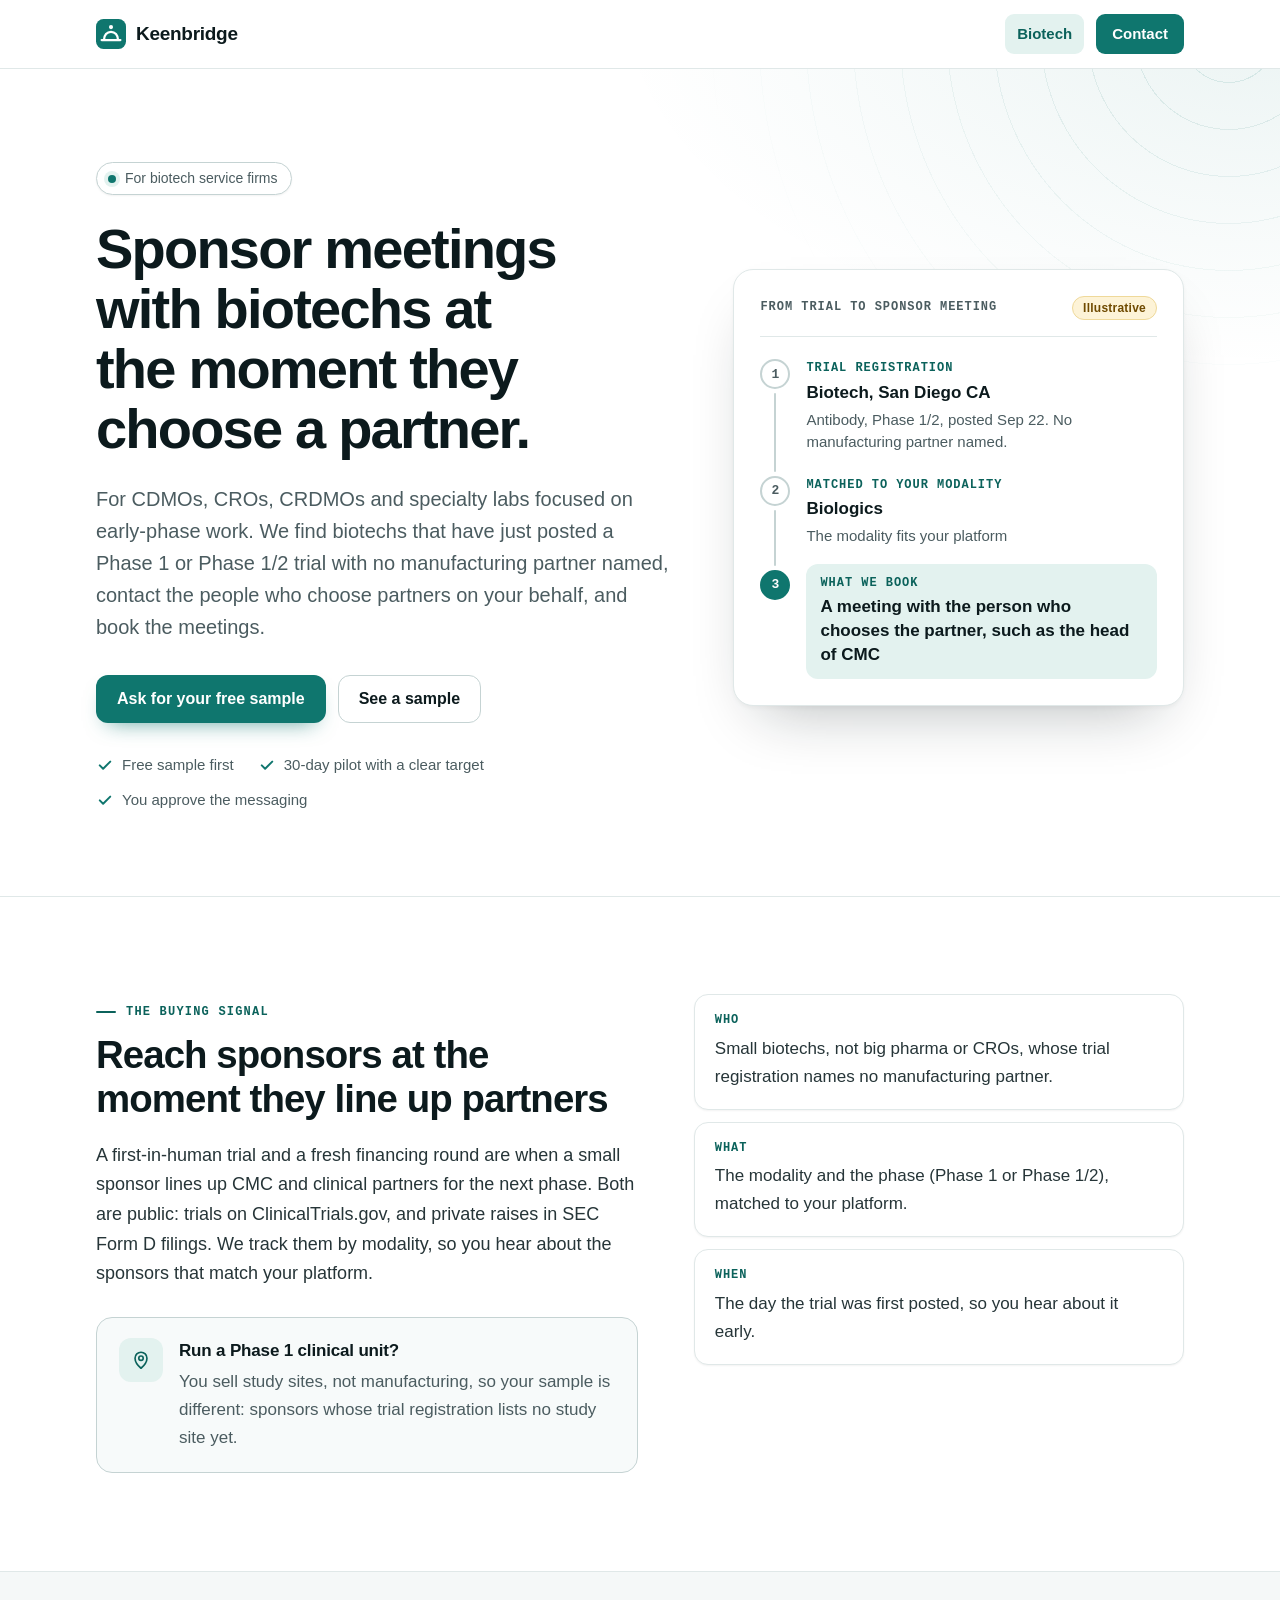
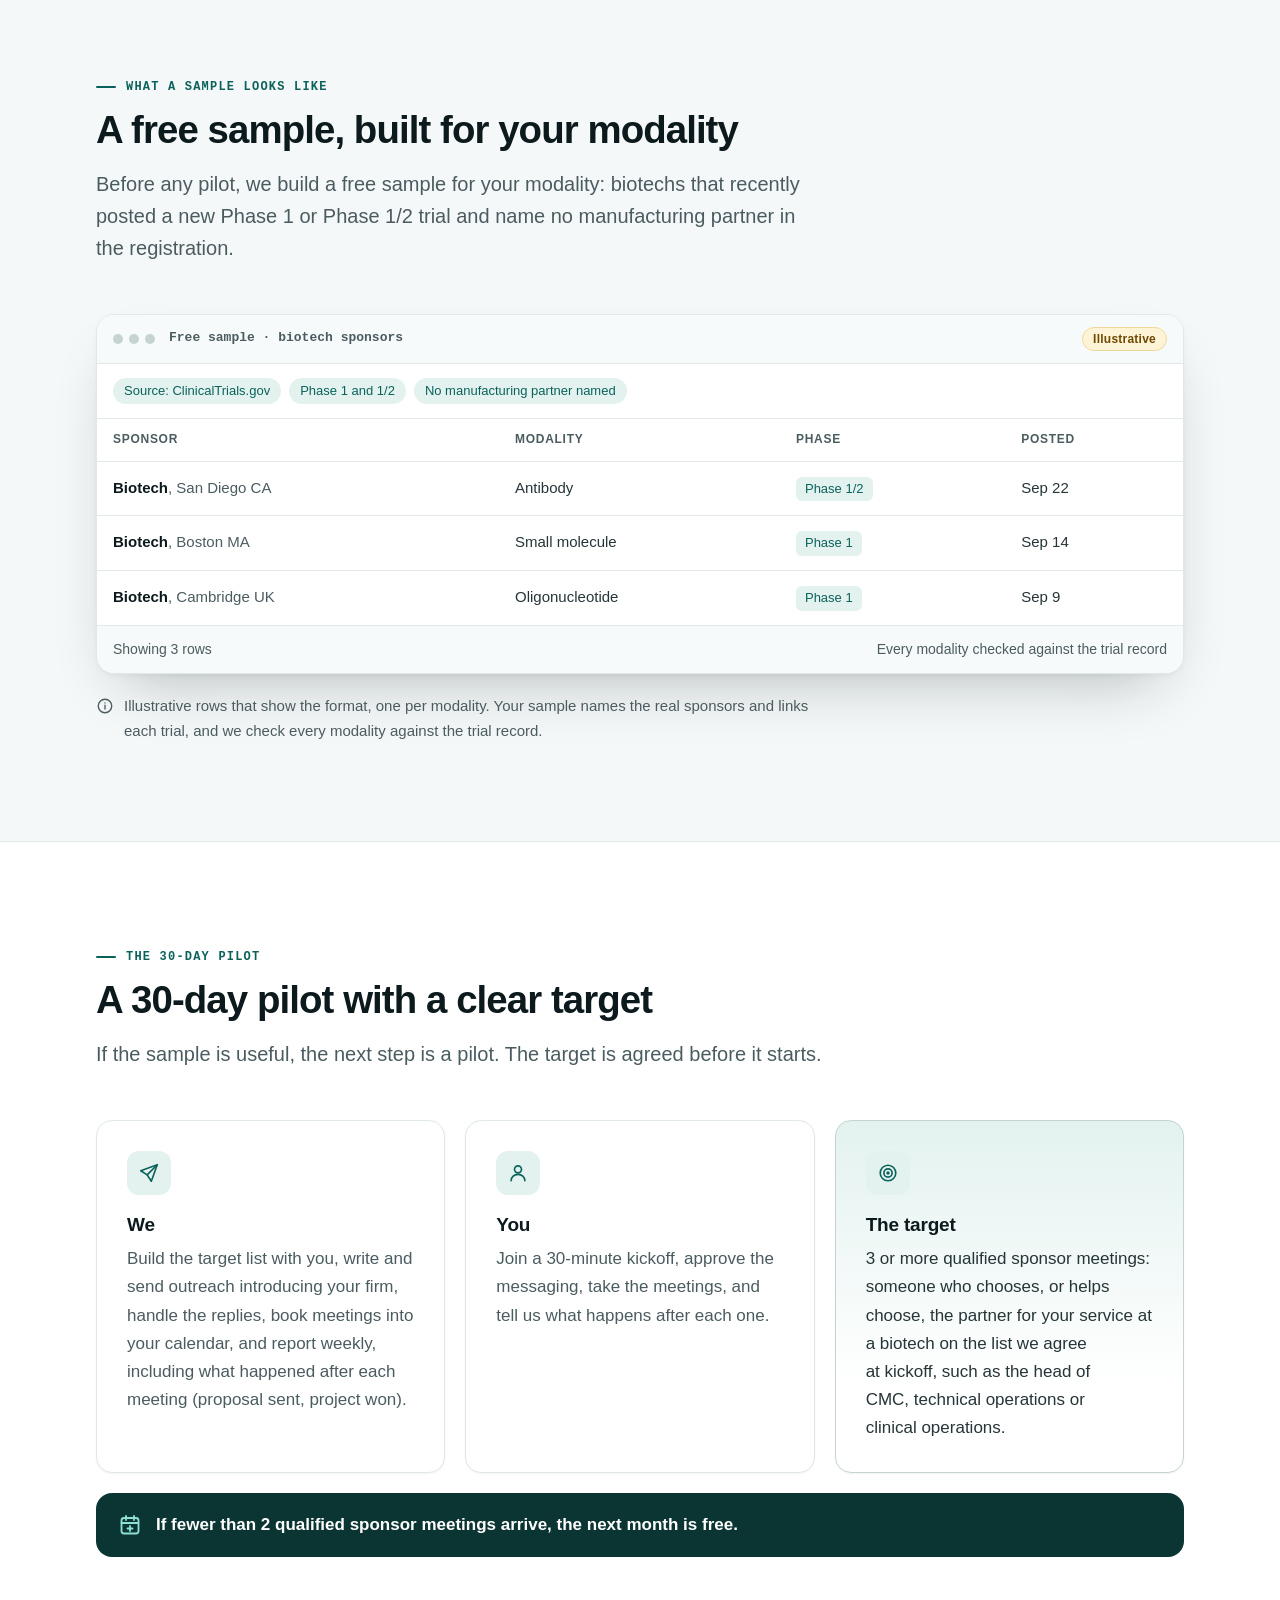
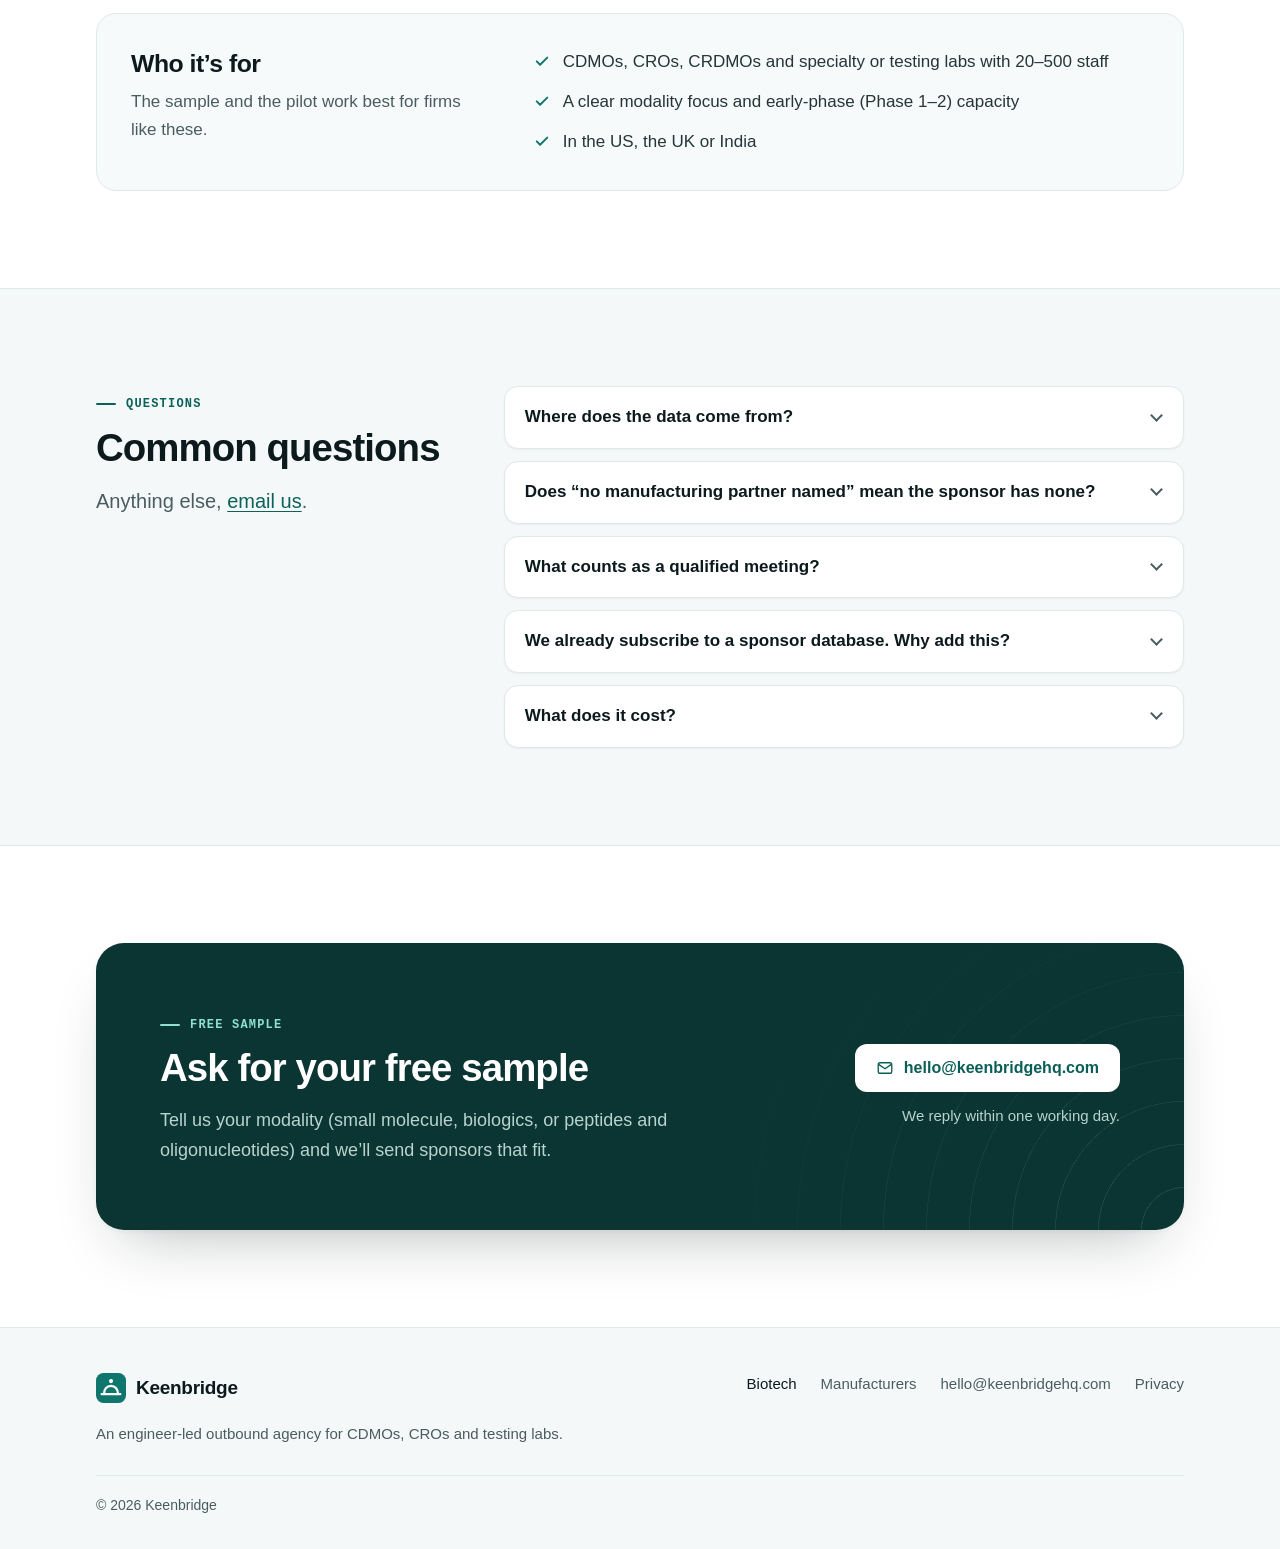
==== biotech/index.html @ ead3bff7 "Copy: claims only as strong as the evidence (likely buying moments, posted trials, softer tariff lin" ====
<!doctype html>
<html lang="en">
<head>
<meta charset="utf-8">
<meta name="viewport" content="width=device-width, initial-scale=1">
<title>Keenbridge for CDMOs and CROs</title>
<meta name="description" content="Sponsor meetings with biotechs that have just posted new early-phase trials and haven't named a manufacturing partner. For CDMOs, CROs and CRDMOs.">
<link rel="canonical" href="https://keenbridgehq.com/biotech/">
<meta name="color-scheme" content="light dark">
<meta name="theme-color" content="#ffffff" media="(prefers-color-scheme: light)">
<meta name="theme-color" content="#0b1315" media="(prefers-color-scheme: dark)">
<meta property="og:type" content="website">
<meta property="og:site_name" content="Keenbridge">
<meta property="og:title" content="Keenbridge for CDMOs and CROs">
<meta property="og:description" content="Sponsor meetings with biotechs that have just posted new early-phase trials and haven't named a manufacturing partner. For CDMOs, CROs and CRDMOs.">
<meta property="og:url" content="https://keenbridgehq.com/biotech/">
<link rel="icon" href="data:image/svg+xml,%3Csvg xmlns='http://www.w3.org/2000/svg' viewBox='0 0 32 32'%3E%3Crect width='32' height='32' rx='8' fill='%230f766e'/%3E%3Cpath d='M8.5 22.5c0-5.4 3.3-8.8 7.5-8.8s7.5 3.4 7.5 8.8M6 22.5h20' fill='none' stroke='%23fff' stroke-width='2.4' stroke-linecap='round'/%3E%3Ccircle cx='16' cy='8.6' r='2.2' fill='%23fff'/%3E%3C/svg%3E">
<link rel="stylesheet" href="../styles.css">
</head>
<body>
<a class="skip-link" href="#main">Skip to content</a>

<header class="site-header">
  <div class="container header-inner">
    <a class="brand" href="../">
      <svg class="brand-mark" viewBox="0 0 32 32" aria-hidden="true" focusable="false"><rect width="32" height="32" rx="8" fill="currentColor"/><path d="M8.5 22.5c0-5.4 3.3-8.8 7.5-8.8s7.5 3.4 7.5 8.8M6 22.5h20" fill="none" stroke="#fff" stroke-width="2.4" stroke-linecap="round"/><circle cx="16" cy="8.6" r="2.2" fill="#fff"/></svg>
      <span>Keenbridge</span>
    </a>
    <nav class="site-nav" aria-label="Main">
      <a href="./" aria-current="page">Biotech</a>
      <a class="nav-cta" href="#contact">Contact</a>
    </nav>
  </div>
</header>

<main id="main">

  <section class="hero hero--split" aria-labelledby="page-title">
    <div class="container hero-grid">
      <div class="hero-copy">
        <p class="pill"><span class="pill-dot" aria-hidden="true"></span>For biotech service firms</p>
        <h1 id="page-title">Sponsor meetings with biotechs at the moment they choose a partner.</h1>
        <p class="lede">For CDMOs, CROs, CRDMOs and specialty labs focused on early-phase work. We find biotechs that have just posted a Phase 1 or Phase 1/2 trial with no manufacturing partner named, contact the people who choose partners on your behalf, and book the meetings.</p>
        <div class="actions">
          <a class="btn btn-primary" href="mailto:hello@keenbridgehq.com?subject=Free%20sample%3A%20biotech%20sponsors">Ask for your free sample</a>
          <a class="btn btn-secondary" href="#sample">See a sample</a>
        </div>
        <ul class="hero-points" role="list">
          <li>Free sample first</li>
          <li>30-day pilot with a clear target</li>
          <li>You approve the messaging</li>
        </ul>
      </div>

      <figure class="pipeline">
        <figcaption class="pipeline-head">
          <span class="mono-label">From trial to sponsor meeting</span>
          <span class="badge">Illustrative</span>
        </figcaption>
        <ol class="pipeline-steps" role="list">
          <li>
            <div class="p-body">
              <p class="p-label">Trial registration</p>
              <p class="p-main">Biotech, San Diego CA</p>
              <p class="p-sub">Antibody, Phase 1/2, posted Sep 22. No manufacturing partner named.</p>
            </div>
          </li>
          <li>
            <div class="p-body">
              <p class="p-label">Matched to your modality</p>
              <p class="p-main">Biologics</p>
              <p class="p-sub">The modality fits your platform</p>
            </div>
          </li>
          <li class="is-outcome">
            <div class="p-body">
              <p class="p-label">What we book</p>
              <p class="p-main">A meeting with the person who chooses the partner, such as the head of CMC</p>
            </div>
          </li>
        </ol>
      </figure>
    </div>
  </section>

  <section class="section" id="signal" aria-labelledby="signal-title">
    <div class="container signal-grid">
      <div class="signal-copy">
        <p class="eyebrow">The buying signal</p>
        <h2 id="signal-title">Reach sponsors at the moment they line up partners</h2>
        <p>A first-in-human trial and a fresh financing round are when a small sponsor lines up CMC and clinical partners for the next phase. Both are public: trials on ClinicalTrials.gov, and private raises in SEC Form D filings. We track them by modality, so you hear about the sponsors that match your platform.</p>
        <aside class="callout" aria-labelledby="unit-title">
          <span class="icon-chip" aria-hidden="true"><svg viewBox="0 0 24 24" fill="none" stroke="currentColor" stroke-width="1.8" stroke-linecap="round" stroke-linejoin="round" focusable="false"><path d="M12 21s-6.5-5.6-6.5-11a6.5 6.5 0 0 1 13 0c0 5.4-6.5 11-6.5 11Z"/><circle cx="12" cy="10" r="2.4"/></svg></span>
          <div>
            <h3 id="unit-title">Run a Phase 1 clinical unit?</h3>
            <p>You sell study sites, not manufacturing, so your sample is different: sponsors whose trial registration lists no study site yet.</p>
          </div>
        </aside>
      </div>
      <dl class="facts">
        <div>
          <dt>Who</dt>
          <dd>Small biotechs, not big pharma or CROs, whose trial registration names no manufacturing partner.</dd>
        </div>
        <div>
          <dt>What</dt>
          <dd>The modality and the phase (Phase 1 or Phase 1/2), matched to your platform.</dd>
        </div>
        <div>
          <dt>When</dt>
          <dd>The day the trial was first posted, so you hear about it early.</dd>
        </div>
      </dl>
    </div>
  </section>

  <section class="section section--soft" id="sample" aria-labelledby="sample-title">
    <div class="container">
      <div class="section-head">
        <p class="eyebrow">What a sample looks like</p>
        <h2 id="sample-title">A free sample, built for your modality</h2>
        <p class="lede">Before any pilot, we build a free sample for your modality: biotechs that recently posted a new Phase 1 or Phase 1/2 trial and name no manufacturing partner in the registration.</p>
      </div>

      <div class="preview">
        <div class="preview-bar">
          <div class="dots" aria-hidden="true"><span></span><span></span><span></span></div>
          <p class="preview-title">Free sample · biotech sponsors</p>
          <span class="badge">Illustrative</span>
        </div>
        <div class="preview-meta">
          <span class="chip">Source: ClinicalTrials.gov</span>
          <span class="chip">Phase 1 and 1/2</span>
          <span class="chip">No manufacturing partner named</span>
        </div>
        <div class="table-scroll" role="region" aria-labelledby="sample-caption" tabindex="0">
          <table class="data-table">
            <caption id="sample-caption" class="visually-hidden">Illustrative sample rows: the sponsor, its modality, the trial phase and the day the trial was posted</caption>
            <thead>
              <tr><th scope="col">Sponsor</th><th scope="col">Modality</th><th scope="col">Phase</th><th scope="col">Posted</th></tr>
            </thead>
            <tbody>
              <tr>
                <th scope="row">Biotech<span class="where">, San Diego CA</span></th>
                <td>Antibody</td>
                <td><span class="tag tag--accent">Phase 1/2</span></td>
                <td class="nowrap">Sep 22</td>
              </tr>
              <tr>
                <th scope="row">Biotech<span class="where">, Boston MA</span></th>
                <td>Small molecule</td>
                <td><span class="tag tag--accent">Phase 1</span></td>
                <td class="nowrap">Sep 14</td>
              </tr>
              <tr>
                <th scope="row">Biotech<span class="where">, Cambridge UK</span></th>
                <td>Oligonucleotide</td>
                <td><span class="tag tag--accent">Phase 1</span></td>
                <td class="nowrap">Sep 9</td>
              </tr>
            </tbody>
          </table>
        </div>
        <div class="preview-foot"><span>Showing 3 rows</span><span>Every modality checked against the trial record</span></div>
      </div>
      <p class="preview-note"><svg viewBox="0 0 24 24" fill="none" stroke="currentColor" stroke-width="1.8" stroke-linecap="round" stroke-linejoin="round" aria-hidden="true" focusable="false"><circle cx="12" cy="12" r="9"/><path d="M12 11v5M12 8h.01"/></svg><span>Illustrative rows that show the format, one per modality. Your sample names the real sponsors and links each trial, and we check every modality against the trial record.</span></p>
    </div>
  </section>

  <section class="section" id="pilot" aria-labelledby="pilot-title">
    <div class="container">
      <div class="section-head">
        <p class="eyebrow">The 30-day pilot</p>
        <h2 id="pilot-title">A 30-day pilot with a clear target</h2>
        <p class="lede">If the sample is useful, the next step is a pilot. The target is agreed before it starts.</p>
      </div>
      <div class="pilot-grid">
        <article class="pilot-card">
          <span class="icon-chip" aria-hidden="true"><svg viewBox="0 0 24 24" fill="none" stroke="currentColor" stroke-width="1.8" stroke-linecap="round" stroke-linejoin="round" focusable="false"><path d="M21 3 10 14"/><path d="M21 3 14.5 21 10 14 3 9.5Z"/></svg></span>
          <h3>We</h3>
          <p>Build the target list with you, write and send outreach introducing your firm, handle the replies, book meetings into your calendar, and report weekly, including what happened after each meeting (proposal sent, project won).</p>
        </article>
        <article class="pilot-card">
          <span class="icon-chip" aria-hidden="true"><svg viewBox="0 0 24 24" fill="none" stroke="currentColor" stroke-width="1.8" stroke-linecap="round" stroke-linejoin="round" focusable="false"><circle cx="12" cy="8" r="3.8"/><path d="M4.5 20.5c0-4.1 3.4-7 7.5-7s7.5 2.9 7.5 7"/></svg></span>
          <h3>You</h3>
          <p>Join a 30-minute kickoff, approve the messaging, take the meetings, and tell us what happens after each one.</p>
        </article>
        <article class="pilot-card pilot-card--target">
          <span class="icon-chip" aria-hidden="true"><svg viewBox="0 0 24 24" fill="none" stroke="currentColor" stroke-width="1.8" stroke-linecap="round" stroke-linejoin="round" focusable="false"><circle cx="12" cy="12" r="8.5"/><circle cx="12" cy="12" r="4.5"/><circle cx="12" cy="12" r="1" fill="currentColor"/></svg></span>
          <h3>The target</h3>
          <p>3 or more qualified sponsor meetings: someone who chooses, or helps choose, the partner for your service at a biotech on the list we agree at kickoff, such as the head of CMC, technical operations or clinical operations.</p>
        </article>
      </div>
      <p class="guarantee-strip"><svg viewBox="0 0 24 24" fill="none" stroke="currentColor" stroke-width="1.8" stroke-linecap="round" stroke-linejoin="round" aria-hidden="true" focusable="false"><rect x="3.5" y="5" width="17" height="15.5" rx="2.5"/><path d="M3.5 10h17M8 3v4M16 3v4M12 13v5M9.5 15.5h5"/></svg><span><strong>If fewer than 2 qualified sponsor meetings arrive, the next month is free.</strong></span></p>

      <div class="fit">
        <div>
          <h3>Who it’s for</h3>
          <p class="fit-intro">The sample and the pilot work best for firms like these.</p>
        </div>
        <ul class="checklist" role="list">
          <li>CDMOs, CROs, CRDMOs and specialty or testing labs with 20–500 staff</li>
          <li>A clear modality focus and early-phase (Phase 1–2) capacity</li>
          <li>In the US, the UK or India</li>
        </ul>
      </div>
    </div>
  </section>

  <section class="section section--soft" id="faq" aria-labelledby="faq-title">
    <div class="container faq-layout">
      <div class="section-head">
        <p class="eyebrow">Questions</p>
        <h2 id="faq-title">Common questions</h2>
        <p class="lede">Anything else, <a href="mailto:hello@keenbridgehq.com">email us</a>.</p>
      </div>
      <div class="faq">
        <details>
          <summary>Where does the data come from?</summary>
          <div class="faq-answer">
            <p>Trial registrations on ClinicalTrials.gov, and SEC Form D filings for private raises. We track sponsors by modality, leave out big pharma and CROs, and check every modality against the trial record before a row reaches you.</p>
          </div>
        </details>
        <details>
          <summary>Does “no manufacturing partner named” mean the sponsor has none?</summary>
          <div class="faq-answer">
            <p>Not necessarily. It means the trial registration names none, which is what we check, so the sponsor may still be choosing. Your sample links each trial so you can check it yourself.</p>
          </div>
        </details>
        <details>
          <summary>What counts as a qualified meeting?</summary>
          <div class="faq-answer">
            <p>A meeting with someone who chooses, or helps choose, the partner for your service at a biotech on the list we agree at kickoff: for example the head of CMC, technical operations or manufacturing for CDMO work, or of clinical operations for CRO work; at small biotechs, the CEO or CSO.</p>
            <p>Each company counts once. Existing customers and “not interested” replies don’t count, and a booked call you miss still counts.</p>
          </div>
        </details>
        <details>
          <summary>We already subscribe to a sponsor database. Why add this?</summary>
          <div class="faq-answer">
            <p>Then you know the data works. We don’t sell data: we do the outreach and book the meetings, so your team gets conversations, not lists.</p>
          </div>
        </details>
        <details>
          <summary>What does it cost?</summary>
          <div class="faq-answer">
            <p>The sample is free, with no strings attached. After that, every engagement is a 30-day pilot with a clear target. <a href="mailto:hello@keenbridgehq.com?subject=Pilot%20terms%3A%20biotech">Email us</a> and we’ll send the terms.</p>
          </div>
        </details>
      </div>
    </div>
  </section>

  <section class="section" id="contact" aria-labelledby="contact-title">
    <div class="container">
      <div class="cta-band">
        <div class="cta-copy">
          <p class="eyebrow">Free sample</p>
          <h2 id="contact-title">Ask for your free sample</h2>
          <p>Tell us your modality (small molecule, biologics, or peptides and oligonucleotides) and we’ll send sponsors that fit.</p>
        </div>
        <div class="cta-actions">
          <a class="btn btn-light" href="mailto:hello@keenbridgehq.com?subject=Free%20sample%3A%20biotech%20sponsors" aria-label="Email hello@keenbridgehq.com"><svg viewBox="0 0 24 24" fill="none" stroke="currentColor" stroke-width="1.8" stroke-linecap="round" stroke-linejoin="round" aria-hidden="true" focusable="false"><rect x="3" y="5" width="18" height="14" rx="2.5"/><path d="m4 7.5 8 5.5 8-5.5"/></svg>hello@keenbridgehq.com</a>
          <p class="cta-note">We reply within one working day.</p>
        </div>
      </div>
    </div>
  </section>

</main>

<footer class="site-footer">
  <div class="container footer-inner">
    <div class="footer-brand">
      <a class="brand" href="../">
        <svg class="brand-mark" viewBox="0 0 32 32" aria-hidden="true" focusable="false"><rect width="32" height="32" rx="8" fill="currentColor"/><path d="M8.5 22.5c0-5.4 3.3-8.8 7.5-8.8s7.5 3.4 7.5 8.8M6 22.5h20" fill="none" stroke="#fff" stroke-width="2.4" stroke-linecap="round"/><circle cx="16" cy="8.6" r="2.2" fill="#fff"/></svg>
        <span>Keenbridge</span>
      </a>
      <p>An engineer-led outbound agency for CDMOs, CROs and testing labs.</p>
    </div>
    <nav class="footer-nav" aria-label="Footer">
      <a href="./" aria-current="page">Biotech</a>
      <a href="../manufacturers/">Manufacturers</a>
      <a href="mailto:hello@keenbridgehq.com">hello@keenbridgehq.com</a>
      <a href="../privacy/">Privacy</a>
    </nav>
  </div>
  <div class="container">
    <div class="footer-base"><p>© 2026 Keenbridge</p></div>
  </div>
</footer>
</body>
</html>
---- styles.css ----
/* Keenbridge: one stylesheet for the whole site.
   System fonts, no web fonts, no scripts, no cookies, no external requests.
   Colours are tokens on :root; the dark theme redefines them further down.
   Every text/background pair below was checked for WCAG AA contrast in both themes. */

/* ---------- Tokens ---------- */
:root {
  color-scheme: light dark;

  --bg: #ffffff;
  --bg-soft: #f5f8f8;
  --surface: #ffffff;
  --surface-2: #f7fafa;
  --ink: #0c1a1d;          /* headings */
  --text: #263538;         /* body copy */
  --muted: #4b5c60;        /* secondary copy, 7:1 on white */
  --line: #e0e8e8;
  --line-strong: #c5d3d3;

  --accent: #0f766e;       /* deep teal: buttons, marks */
  --accent-strong: #0b5e57;
  --accent-ink: #ffffff;   /* text on accent */
  --accent-soft: #e3f2ef;  /* tinted chips and panels */
  --accent-text: #0b625b;  /* accent used as text */

  --band: #0b3532;         /* dark call-to-action band */
  --band-text: #eef7f5;
  --band-muted: #b9d3cf;
  --band-accent: #8fe0d3;
  --band-ring: rgba(143, 224, 211, 0.12);

  --warn-bg: #fdf3d7;      /* the "Illustrative" label */
  --warn-text: #6f4a00;
  --warn-line: #efd99a;

  --mark: #0f766e;
  --focus: #0f766e;
  --ring: rgba(15, 118, 110, 0.11);
  --glow: rgba(15, 118, 110, 0.09);
  --scroll-shadow: rgba(12, 26, 29, 0.16);

  --shadow-sm: 0 1px 2px rgba(12, 26, 29, 0.05);
  --shadow: 0 1px 2px rgba(12, 26, 29, 0.04), 0 12px 28px -16px rgba(12, 26, 29, 0.18);
  --shadow-lg: 0 2px 4px rgba(12, 26, 29, 0.04), 0 28px 60px -28px rgba(12, 26, 29, 0.32);

  --font: -apple-system, BlinkMacSystemFont, "Segoe UI", Roboto, "Helvetica Neue", Arial, "Noto Sans", sans-serif;
  --mono: ui-monospace, SFMono-Regular, "SF Mono", Menlo, Consolas, "Liberation Mono", monospace;

  --container: 72rem;
  --gutter: 16px;
  --radius: 16px;
  --section-y: clamp(3.5rem, 2.4rem + 4.6vw, 6.25rem);

  --check: url("data:image/svg+xml,%3Csvg xmlns='http://www.w3.org/2000/svg' viewBox='0 0 24 24' fill='none' stroke='%23000' stroke-width='2.6' stroke-linecap='round' stroke-linejoin='round'%3E%3Cpath d='m5 12.5 4.5 4.5L19 7.5'/%3E%3C/svg%3E");
}

@media (min-width: 640px) { :root { --gutter: 24px; } }
@media (min-width: 1024px) { :root { --gutter: 32px; } }

@media (prefers-color-scheme: dark) {
  :root {
    --bg: #0b1315;
    --bg-soft: #0e181a;
    --surface: #111d20;
    --surface-2: #152427;
    --ink: #eef5f4;
    --text: #cddad9;
    --muted: #9db0af;
    --line: #1f3033;
    --line-strong: #2f4549;

    --accent: #2dd4bf;
    --accent-strong: #5eead4;
    --accent-ink: #04201d;
    --accent-soft: #0f2f2c;
    --accent-text: #5eead4;

    --band: #0d2b29;
    --band-text: #eef7f5;
    --band-muted: #a9c6c2;
    --band-accent: #7fe3d4;
    --band-ring: rgba(127, 227, 212, 0.10);

    --warn-bg: #33270a;
    --warn-text: #f3cf72;
    --warn-line: #5a4512;

    --focus: #5eead4;
    --ring: rgba(45, 212, 191, 0.09);
    --glow: rgba(45, 212, 191, 0.07);
    --scroll-shadow: rgba(0, 0, 0, 0.55);

    --shadow-sm: 0 1px 2px rgba(0, 0, 0, 0.4);
    --shadow: 0 1px 2px rgba(0, 0, 0, 0.35), 0 12px 28px -16px rgba(0, 0, 0, 0.6);
    --shadow-lg: 0 2px 4px rgba(0, 0, 0, 0.35), 0 28px 60px -28px rgba(0, 0, 0, 0.75);
  }
}

/* ---------- Base ---------- */
*, *::before, *::after { box-sizing: border-box; }
html { -webkit-text-size-adjust: 100%; text-size-adjust: 100%; }
@media (prefers-reduced-motion: no-preference) { html { scroll-behavior: smooth; } }

body {
  margin: 0;
  background: var(--bg);
  color: var(--text);
  font-family: var(--font);
  font-size: 1.0625rem;
  line-height: 1.65;
  -webkit-font-smoothing: antialiased;
  -moz-osx-font-smoothing: grayscale;
  overflow-wrap: break-word;
}

h1, h2, h3 { margin: 0; color: var(--ink); text-wrap: balance; }
h1 { font-size: clamp(2.05rem, 1.3rem + 3vw, 3.5rem); line-height: 1.07; letter-spacing: -0.032em; font-weight: 700; }
h2 { font-size: clamp(1.65rem, 1.25rem + 1.6vw, 2.4rem); line-height: 1.14; letter-spacing: -0.024em; font-weight: 700; }
h3 { font-size: 1.1875rem; line-height: 1.3; letter-spacing: -0.01em; font-weight: 600; }
p { margin: 0 0 1rem; text-wrap: pretty; }
p:last-child { margin-bottom: 0; }
strong { color: var(--ink); font-weight: 600; }

a { color: var(--accent-text); text-decoration-thickness: 1px; text-underline-offset: 3px; }
a:hover { color: var(--accent-strong); }
:focus-visible { outline: 3px solid var(--focus); outline-offset: 3px; }
svg { flex-shrink: 0; }

[id] { scroll-margin-top: 24px; }
@media (min-width: 720px) { [id] { scroll-margin-top: 92px; } }

.container { width: 100%; max-width: var(--container); margin-inline: auto; padding-inline: var(--gutter); }

.visually-hidden {
  position: absolute !important; width: 1px; height: 1px; margin: -1px; padding: 0;
  overflow: hidden; clip: rect(0 0 0 0); clip-path: inset(50%); white-space: nowrap; border: 0;
}

.skip-link {
  position: absolute; left: 12px; top: -64px; z-index: 100;
  padding: 10px 16px; border-radius: 10px;
  background: var(--ink); color: var(--bg); font-weight: 600; text-decoration: none;
}
.skip-link:focus { top: 12px; color: var(--bg); }

/* ---------- Header ---------- */
.site-header {
  position: relative; z-index: 50;
  background: var(--bg);
  background: color-mix(in srgb, var(--bg) 88%, transparent);
  border-bottom: 1px solid var(--line);
}
@supports ((-webkit-backdrop-filter: blur(1px)) or (backdrop-filter: blur(1px))) {
  .site-header { -webkit-backdrop-filter: saturate(160%) blur(12px); backdrop-filter: saturate(160%) blur(12px); }
}
@media (min-width: 720px) { .site-header { position: sticky; top: 0; } }

.header-inner { display: flex; flex-wrap: wrap; align-items: center; justify-content: space-between; gap: 6px 24px; min-height: 68px; }

.brand {
  display: inline-flex; align-items: center; gap: 10px;
  color: var(--ink); text-decoration: none;
  font-size: 1.1875rem; font-weight: 700; letter-spacing: -0.015em;
}
.brand:hover { color: var(--ink); }
.brand-mark { width: 30px; height: 30px; color: var(--mark); }

.site-nav { display: flex; align-items: center; gap: 4px; }
.site-nav a {
  padding: 8px 12px; border-radius: 9px;
  color: var(--muted); font-size: 0.9375rem; font-weight: 500; text-decoration: none;
  transition: color 0.15s ease, background-color 0.15s ease;
}
.site-nav a:hover { color: var(--ink); background: var(--bg-soft); }
.site-nav a[aria-current="page"] { color: var(--accent-text); background: var(--accent-soft); font-weight: 600; }
.site-nav .nav-cta { margin-left: 8px; padding-inline: 16px; color: var(--accent-ink); background: var(--accent); font-weight: 600; }
.site-nav .nav-cta:hover { color: var(--accent-ink); background: var(--accent-strong); }

@media (max-width: 559px) {
  .header-inner { padding-block: 12px 10px; min-height: 0; }
  .site-nav { flex-basis: 100%; gap: 2px; }
  .site-nav a { padding: 8px 10px; }
  .site-nav .nav-cta { margin-left: auto; padding-inline: 14px; }
}

/* ---------- Shared pieces ---------- */
.eyebrow {
  display: inline-flex; align-items: center; gap: 10px; margin: 0 0 14px;
  font: 600 0.75rem/1.2 var(--mono); letter-spacing: 0.1em; text-transform: uppercase;
  color: var(--accent-text);
}
.eyebrow::before { content: ""; width: 20px; height: 2px; border-radius: 2px; background: currentColor; }

.pill {
  display: inline-flex; align-items: center; gap: 9px; margin: 0 0 24px;
  padding: 6px 14px 6px 11px; border: 1px solid var(--line-strong); border-radius: 999px;
  background: var(--surface); box-shadow: var(--shadow-sm);
  font-size: 0.875rem; font-weight: 500; line-height: 1.4; color: var(--muted);
}
.pill-dot { width: 8px; height: 8px; border-radius: 50%; background: var(--accent); box-shadow: 0 0 0 4px var(--accent-soft); flex: none; }

.lede { font-size: clamp(1.0625rem, 0.98rem + 0.45vw, 1.25rem); line-height: 1.6; color: var(--muted); }

.icon-chip {
  display: inline-grid; place-items: center; flex: none;
  width: 44px; height: 44px; border-radius: 12px;
  background: var(--accent-soft); color: var(--accent-text);
}
.icon-chip svg { width: 22px; height: 22px; }
.icon-chip--lg { width: 52px; height: 52px; border-radius: 14px; }
.icon-chip--lg svg { width: 26px; height: 26px; }

.badge {
  display: inline-flex; align-items: center; padding: 3px 10px; border-radius: 999px;
  border: 1px solid var(--warn-line); background: var(--warn-bg); color: var(--warn-text);
  font-size: 0.75rem; font-weight: 600; letter-spacing: 0.02em; line-height: 1.4; white-space: nowrap;
}

.chip {
  display: inline-flex; align-items: center; padding: 4px 11px; border-radius: 999px;
  background: var(--accent-soft); color: var(--accent-text);
  font-size: 0.8125rem; font-weight: 500; line-height: 1.35;
}

.mono-label { font: 600 0.75rem/1.3 var(--mono); letter-spacing: 0.08em; text-transform: uppercase; color: var(--muted); }

/* Check-mark lists */
.hero-points li::before,
.checklist li::before {
  content: ""; width: 18px; height: 18px; flex: none;
  background-color: var(--accent);
  -webkit-mask: var(--check) center / contain no-repeat;
          mask: var(--check) center / contain no-repeat;
}

/* ---------- Buttons ---------- */
.actions { display: flex; flex-wrap: wrap; gap: 12px; margin-top: 32px; }
.btn {
  display: inline-flex; align-items: center; justify-content: center; gap: 10px;
  min-height: 48px; padding: 12px 20px; border-radius: 12px; border: 1px solid transparent;
  font: 600 1rem/1.25 var(--font); text-align: center; text-decoration: none;
  transition: background-color 0.15s ease, border-color 0.15s ease, color 0.15s ease, transform 0.15s ease;
}
.btn svg { width: 18px; height: 18px; }
.btn-primary { background: var(--accent); color: var(--accent-ink); box-shadow: 0 10px 22px -12px rgba(15, 118, 110, 0.75); }
.btn-primary:hover { background: var(--accent-strong); color: var(--accent-ink); }
.btn-secondary { background: var(--surface); color: var(--ink); border-color: var(--line-strong); }
.btn-secondary:hover { color: var(--accent-text); border-color: var(--accent); }
.btn-light { background: #ffffff; color: #0b5e57; }
.btn-light:hover { background: #e3f4f1; color: #0b5e57; }
@media (hover: hover) and (prefers-reduced-motion: no-preference) {
  .btn:hover { transform: translateY(-1px); }
}
@media (max-width: 559px) {
  .actions .btn { flex: 1 1 100%; }
}

/* ---------- Sections ---------- */
.section { padding-block: var(--section-y); }
.section--soft { background: var(--bg-soft); border-block: 1px solid var(--line); }
.section--flush-top { padding-top: 0; }
.section-head { max-width: 46rem; margin-bottom: clamp(2rem, 1.5rem + 2vw, 3.25rem); }
.section-head .lede { margin-top: 16px; }
.section-foot { margin-top: 28px; color: var(--muted); font-size: 0.9375rem; }

/* ---------- Hero ---------- */
.hero {
  position: relative; isolation: isolate; overflow: hidden;
  padding-block: clamp(3rem, 1.8rem + 5vw, 6rem) clamp(3.25rem, 2rem + 4vw, 5.5rem);
  background: radial-gradient(60rem 34rem at 100% -10%, var(--glow), transparent 70%);
}
/* Faint "signal rings" in the top corner: decoration only. */
.hero::before,
.page-hero::before {
  content: ""; position: absolute; inset: 0; z-index: -1; pointer-events: none;
  background-image: repeating-radial-gradient(circle at 96% -4%, transparent 0 46px, var(--ring) 46px 47px);
  -webkit-mask-image: radial-gradient(46rem 32rem at 96% -4%, #000 10%, transparent 72%);
          mask-image: radial-gradient(46rem 32rem at 96% -4%, #000 10%, transparent 72%);
}
.hero--split { border-bottom: 1px solid var(--line); }
.hero--home { padding-bottom: clamp(2.5rem, 1.5rem + 3vw, 4rem); }

.hero-grid { display: grid; gap: clamp(2.75rem, 1.5rem + 4vw, 4rem); align-items: center; }
@media (min-width: 960px) {
  .hero-grid { grid-template-columns: minmax(0, 1.12fr) minmax(0, 0.88fr); }
}
.hero-copy { max-width: 44rem; }
.hero h1 { max-width: 21ch; }
.hero-copy .lede { margin-top: 24px; max-width: 39rem; }

.hero-points {
  list-style: none; margin: 30px 0 0; padding: 0;
  display: flex; flex-wrap: wrap; gap: 10px 24px;
  font-size: 0.9375rem; color: var(--muted);
}
.hero-points li { display: inline-flex; align-items: center; gap: 8px; }

/* The record-to-meeting card in the segment heroes (illustrative). */
.pipeline {
  margin: 0; padding: clamp(18px, 2.5vw, 26px);
  border: 1px solid var(--line); border-radius: 20px;
  background: var(--surface); box-shadow: var(--shadow-lg);
}
.pipeline-head {
  display: flex; flex-wrap: wrap; align-items: center; justify-content: space-between; gap: 10px;
  margin-bottom: 22px; padding-bottom: 16px; border-bottom: 1px solid var(--line);
}
.pipeline-steps { list-style: none; margin: 0; padding: 0; display: grid; gap: 22px; counter-reset: node; }
.pipeline-steps li { position: relative; padding-left: 46px; counter-increment: node; }
.pipeline-steps li::before {
  content: counter(node); position: absolute; left: 0; top: 0; z-index: 1;
  display: grid; place-items: center; width: 30px; height: 30px; border-radius: 50%;
  border: 2px solid var(--line-strong); background: var(--surface);
  font: 600 0.8125rem/1 var(--mono); color: var(--muted);
}
.pipeline-steps li:not(:last-child)::after {
  content: ""; position: absolute; left: 14px; top: 34px; bottom: -18px;
  width: 2px; border-radius: 2px; background: var(--line-strong);
}
.pipeline-steps .is-outcome::before { border-color: var(--accent); background: var(--accent); color: var(--accent-ink); }
.p-label { margin: 2px 0 4px; font: 600 0.75rem/1.3 var(--mono); letter-spacing: 0.08em; text-transform: uppercase; color: var(--accent-text); }
.p-main { margin: 0; font-weight: 600; color: var(--ink); line-height: 1.4; }
.p-sub { margin: 4px 0 0; font-size: 0.9375rem; color: var(--muted); line-height: 1.5; }
.is-outcome .p-body { padding: 12px 14px; margin-top: -6px; border-radius: 12px; background: var(--accent-soft); }
.is-outcome .p-body .p-label { margin-top: 0; }

/* Home hero: the two buying moments side by side with the headline (wide screens only;
   on phones the segment cards right below carry the same signals). */
.moments { display: none; }
@media (min-width: 960px) { .moments { display: block; } }
.moment { padding: 16px 18px; border: 1px solid var(--line); border-radius: 14px; background: var(--surface-2); }
.moment + .moment { margin-top: 14px; }
.moment-top { display: flex; align-items: center; gap: 14px; margin-bottom: 10px; }
.moment-top .p-label { margin: 0 0 2px; }
.moment .p-sub { margin: 0; }
.moment-out {
  display: flex; align-items: center; gap: 8px; margin: 12px 0 0; padding-top: 12px;
  border-top: 1px dashed var(--line-strong);
  font-size: 0.9375rem; font-weight: 600; color: var(--accent-text);
}
.moment-out svg { width: 16px; height: 16px; }

/* ---------- Home: segment cards ---------- */
.segment-grid { display: grid; gap: 20px; }
@media (min-width: 820px) { .segment-grid { grid-template-columns: repeat(2, minmax(0, 1fr)); gap: 24px; } }

.segment-card {
  position: relative; display: flex; flex-direction: column; gap: 16px;
  padding: clamp(22px, 1rem + 2vw, 36px);
  border: 1px solid var(--line); border-radius: 22px;
  background: var(--surface); box-shadow: var(--shadow);
  transition: transform 0.2s ease, box-shadow 0.2s ease, border-color 0.2s ease;
}
.segment-card:hover { border-color: var(--line-strong); box-shadow: var(--shadow-lg); }
@media (hover: hover) and (prefers-reduced-motion: no-preference) {
  .segment-card:hover { transform: translateY(-3px); }
}
.segment-top { display: flex; align-items: center; gap: 14px; }
.segment-kicker { margin: 0; font: 600 0.75rem/1.3 var(--mono); letter-spacing: 0.08em; text-transform: uppercase; color: var(--muted); }
.segment-card h3 { font-size: clamp(1.4rem, 1.2rem + 0.8vw, 1.75rem); letter-spacing: -0.02em; font-weight: 700; }
.segment-card h3 a { color: var(--ink); text-decoration: none; }
.segment-card:hover h3 a { color: var(--accent-text); }
/* The heading link covers the whole card, so the card is one big target. */
.stretched::after { content: ""; position: absolute; inset: 0; z-index: 1; border-radius: 22px; }
.stretched:focus-visible { outline: none; }
.stretched:focus-visible::after { outline: 3px solid var(--focus); outline-offset: 3px; }
.segment-who { margin: 0; color: var(--muted); }
.signal-box { margin-top: 4px; padding: 16px 18px; border-radius: 14px; background: var(--accent-soft); }
.signal-box .p-label { margin: 0 0 6px; }
.signal-box p:last-child { color: var(--text); }
.card-more {
  display: inline-flex; align-items: center; gap: 8px; margin: auto 0 0; padding-top: 8px;
  font-weight: 600; color: var(--accent-text);
}
.card-more svg { width: 18px; height: 18px; transition: transform 0.2s ease; }
.segment-card:hover .card-more svg { transform: translateX(3px); }

/* ---------- Home: steps ---------- */
.steps { list-style: none; margin: 0; padding: 0; display: grid; gap: 18px; counter-reset: step; }
@media (min-width: 860px) { .steps { grid-template-columns: repeat(3, minmax(0, 1fr)); gap: 24px; } }
.step {
  position: relative; counter-increment: step;
  padding: clamp(22px, 2.5vw, 30px);
  border: 1px solid var(--line); border-radius: var(--radius);
  background: var(--surface); box-shadow: var(--shadow-sm);
}
.step::before {
  content: counter(step, decimal-leading-zero);
  position: absolute; top: clamp(22px, 2.5vw, 30px); right: clamp(22px, 2.5vw, 30px);
  font: 600 0.8125rem/1 var(--mono); letter-spacing: 0.06em; color: var(--muted);
}
.step h3 { margin: 20px 0 8px; }
.step p { color: var(--muted); }

/* ---------- Home: what you get first ---------- */
.offer-flow { display: grid; gap: 14px; }
@media (min-width: 860px) { .offer-flow { grid-template-columns: minmax(0, 1fr) auto minmax(0, 1fr); gap: 20px; align-items: stretch; } }
.offer-card {
  padding: clamp(24px, 1.2rem + 1.5vw, 36px);
  border: 1px solid var(--line); border-radius: 22px;
  background: var(--surface); box-shadow: var(--shadow);
}
.offer-card--accent {
  border-color: var(--line-strong);
  background: linear-gradient(180deg, var(--accent-soft), var(--surface) 72%);
}
.offer-step { display: flex; align-items: center; gap: 12px; margin: 0 0 18px; }
.offer-card h3 { margin-bottom: 10px; font-size: clamp(1.3rem, 1.15rem + 0.6vw, 1.55rem); letter-spacing: -0.02em; font-weight: 700; }
.offer-card > p { color: var(--muted); }
.flow-arrow { display: grid; place-items: center; color: var(--muted); }
.flow-arrow svg { width: 28px; height: 28px; transform: rotate(90deg); }
@media (min-width: 860px) { .flow-arrow svg { transform: none; } }

.guarantee {
  display: flex; align-items: flex-start; gap: 12px; margin: 20px 0 0;
  padding: 14px 16px; border-radius: 14px;
  border: 1px solid var(--line-strong); background: var(--surface);
  color: var(--ink); font-weight: 500; line-height: 1.5;
}
.guarantee svg { width: 22px; height: 22px; margin-top: 1px; color: var(--accent-text); }

/* ---------- Home: who we are ---------- */
.about-grid { display: grid; gap: clamp(2rem, 1rem + 4vw, 4rem); }
@media (min-width: 900px) { .about-grid { grid-template-columns: minmax(0, 1fr) minmax(0, 1fr); align-items: start; } }
.about-copy h2 { margin-bottom: 20px; }
.about-copy p:not(.eyebrow) { font-size: 1.125rem; }
.principles { list-style: none; margin: 0; padding: 0; display: grid; gap: 14px; }
.principles li {
  display: grid; grid-template-columns: auto minmax(0, 1fr); gap: 16px; align-items: start;
  padding: 20px; border: 1px solid var(--line); border-radius: var(--radius); background: var(--surface);
}
.principles h3 { margin: 2px 0 4px; font-size: 1.0625rem; }
.principles p { color: var(--muted); font-size: 0.9875rem; }

/* ---------- Segment pages: the signal ---------- */
.signal-grid { display: grid; gap: clamp(2rem, 1rem + 4vw, 3.5rem); }
@media (min-width: 960px) { .signal-grid { grid-template-columns: minmax(0, 1.05fr) minmax(0, 0.95fr); align-items: start; } }
.signal-copy h2 { margin-bottom: 20px; }
.signal-copy > p:not(.eyebrow) { font-size: 1.125rem; }

.facts { display: grid; gap: 12px; margin: 0; }
.facts > div { padding: 18px 20px; border: 1px solid var(--line); border-radius: 14px; background: var(--surface); box-shadow: var(--shadow-sm); }
.facts dt { margin-bottom: 6px; font: 600 0.75rem/1.3 var(--mono); letter-spacing: 0.08em; text-transform: uppercase; color: var(--accent-text); }
.facts dd { margin: 0; }

.callout {
  display: grid; grid-template-columns: auto minmax(0, 1fr); gap: 16px; align-items: start;
  margin-top: 28px; padding: 20px 22px;
  border: 1px solid var(--line-strong); border-radius: var(--radius); background: var(--surface-2);
}
.callout h3 { margin: 2px 0 6px; font-size: 1.0625rem; }
.callout p { color: var(--muted); }

/* ---------- Segment pages: the sample preview ---------- */
.preview {
  border: 1px solid var(--line); border-radius: 18px; overflow: hidden;
  background: var(--surface); box-shadow: var(--shadow-lg);
}
.preview-bar {
  display: flex; flex-wrap: wrap; align-items: center; gap: 10px 14px;
  padding: 12px 16px; border-bottom: 1px solid var(--line); background: var(--surface-2);
}
.dots { display: flex; gap: 6px; }
.dots span { width: 10px; height: 10px; border-radius: 50%; background: var(--line-strong); }
.preview-title { margin: 0; font: 600 0.8125rem/1.3 var(--mono); color: var(--muted); }
.preview-bar .badge { margin-left: auto; }
.preview-meta { display: flex; flex-wrap: wrap; gap: 8px; padding: 14px 16px; border-bottom: 1px solid var(--line); }

/* Tables scroll inside their own box on small screens; soft shadows hint at more columns. */
.table-scroll {
  overflow-x: auto;
  background:
    linear-gradient(to right, var(--surface) 30%, transparent) left center / 40px 100% no-repeat local,
    linear-gradient(to left, var(--surface) 30%, transparent) right center / 40px 100% no-repeat local,
    radial-gradient(farthest-side at 0 50%, var(--scroll-shadow), transparent) left center / 14px 100% no-repeat scroll,
    radial-gradient(farthest-side at 100% 50%, var(--scroll-shadow), transparent) right center / 14px 100% no-repeat scroll;
  background-color: var(--surface);
}
.data-table { width: 100%; min-width: 34rem; border-collapse: collapse; font-size: 0.9375rem; font-variant-numeric: tabular-nums; }
.data-table th, .data-table td { padding: 14px 16px; text-align: left; vertical-align: top; border-bottom: 1px solid var(--line); }
.data-table thead th {
  padding-block: 11px; white-space: nowrap;
  font-size: 0.75rem; font-weight: 600; letter-spacing: 0.06em; text-transform: uppercase; color: var(--muted);
}
.data-table tbody th { font-weight: 600; color: var(--ink); }
.data-table tbody tr:last-child > * { border-bottom: 0; }
.data-table .where { font-weight: 400; color: var(--muted); }
.data-table .nowrap { white-space: nowrap; }
.tag {
  display: inline-block; margin-top: 6px; padding: 1px 8px; border-radius: 6px;
  border: 1px solid var(--line-strong); color: var(--muted);
  font-size: 0.75rem; font-weight: 500; line-height: 1.6; white-space: nowrap;
}
.tag--accent { border-color: transparent; background: var(--accent-soft); color: var(--accent-text); margin-top: 0; font-size: 0.8125rem; }
.preview-foot {
  display: flex; flex-wrap: wrap; justify-content: space-between; gap: 6px 16px;
  padding: 12px 16px; border-top: 1px solid var(--line); background: var(--surface-2);
  font-size: 0.875rem; color: var(--muted);
}
.preview-note { display: flex; gap: 10px; align-items: flex-start; max-width: 46rem; margin: 20px 0 0; font-size: 0.9375rem; color: var(--muted); }
.preview-note svg { width: 18px; height: 18px; margin-top: 3px; color: var(--muted); }

/* ---------- Segment pages: the pilot ---------- */
.pilot-grid { display: grid; gap: 16px; }
@media (min-width: 860px) { .pilot-grid { grid-template-columns: repeat(3, minmax(0, 1fr)); gap: 20px; } }
.pilot-card {
  padding: clamp(22px, 2.5vw, 30px);
  border: 1px solid var(--line); border-radius: var(--radius);
  background: var(--surface); box-shadow: var(--shadow-sm);
}
.pilot-card--target { border-color: var(--line-strong); background: linear-gradient(180deg, var(--accent-soft), var(--surface) 75%); }
.pilot-card .icon-chip { margin-bottom: 18px; }
.pilot-card h3 { margin-bottom: 8px; }
.pilot-card p { color: var(--muted); }
.pilot-card--target p { color: var(--text); }

.guarantee-strip {
  display: flex; align-items: center; gap: 14px; margin-top: 20px;
  padding: 18px 22px; border-radius: var(--radius);
  background: var(--band); color: var(--band-text); font-weight: 500;
}
.guarantee-strip svg { width: 24px; height: 24px; color: var(--band-accent); }
.guarantee-strip strong { color: #ffffff; }

.fit {
  display: grid; gap: 18px 32px; margin-top: clamp(2.5rem, 2rem + 2vw, 3.5rem);
  padding: clamp(22px, 1rem + 2vw, 34px);
  border: 1px solid var(--line); border-radius: 20px; background: var(--surface-2);
}
@media (min-width: 860px) { .fit { grid-template-columns: minmax(0, 0.75fr) minmax(0, 1.25fr); } }
.fit h3 { font-size: clamp(1.3rem, 1.15rem + 0.6vw, 1.55rem); letter-spacing: -0.02em; font-weight: 700; }
.fit-intro { margin-top: 8px; color: var(--muted); }
.checklist { list-style: none; margin: 0; padding: 0; display: grid; gap: 12px; }
.checklist li { display: flex; gap: 12px; align-items: flex-start; }
.checklist li::before { margin-top: 4px; }

/* ---------- FAQ ---------- */
.faq-layout { display: grid; gap: clamp(1.5rem, 1rem + 2vw, 3rem); }
@media (min-width: 960px) { .faq-layout { grid-template-columns: minmax(0, 0.7fr) minmax(0, 1.3fr); align-items: start; } }
.faq-layout .section-head { margin-bottom: 0; }
.faq { display: grid; gap: 12px; }
.faq details { border: 1px solid var(--line); border-radius: 14px; background: var(--surface); box-shadow: var(--shadow-sm); }
.faq details[open] { border-color: var(--line-strong); }
.faq summary {
  position: relative; display: block; cursor: pointer; list-style: none;
  padding: 18px 56px 18px 20px; border-radius: 14px;
  font-weight: 600; color: var(--ink); line-height: 1.45;
}
.faq summary::-webkit-details-marker { display: none; }
.faq summary::after {
  content: ""; position: absolute; right: 22px; top: 50%;
  width: 9px; height: 9px; margin-top: -7px;
  border-right: 2px solid var(--muted); border-bottom: 2px solid var(--muted);
  transform: rotate(45deg); transition: transform 0.2s ease, margin-top 0.2s ease;
}
.faq details[open] summary::after { transform: rotate(-135deg); margin-top: -2px; }
.faq summary:hover { color: var(--accent-text); }
.faq-answer { padding: 0 20px 20px; color: var(--muted); }

/* ---------- Call-to-action band ---------- */
.cta-band {
  position: relative; isolation: isolate; overflow: hidden;
  display: grid; gap: 28px 40px;
  padding: clamp(24px, 0.5rem + 4.5vw, 64px);
  border-radius: clamp(18px, 1rem + 1vw, 28px);
  background: var(--band); color: var(--band-text); box-shadow: var(--shadow-lg);
}
.cta-band::before {
  content: ""; position: absolute; inset: 0; z-index: -1; pointer-events: none;
  background-image: repeating-radial-gradient(circle at 100% 100%, transparent 0 42px, var(--band-ring) 42px 43px);
  -webkit-mask-image: radial-gradient(40rem 28rem at 100% 100%, #000 10%, transparent 75%);
          mask-image: radial-gradient(40rem 28rem at 100% 100%, #000 10%, transparent 75%);
}
@media (min-width: 900px) { .cta-band { grid-template-columns: minmax(0, 1fr) auto; align-items: center; } }
.cta-band h2 { color: #ffffff; }
.cta-band p { color: var(--band-muted); }
.cta-band .eyebrow { color: var(--band-accent); }
.cta-copy p:not(.eyebrow) { margin-top: 16px; font-size: 1.125rem; max-width: 40rem; }
.cta-band :focus-visible { outline-color: #ffffff; }
.cta-actions { display: grid; gap: 12px; justify-items: start; }
@media (min-width: 900px) { .cta-actions { justify-items: end; text-align: right; } }
@media (min-width: 360px) { .cta-actions .btn { white-space: nowrap; } }
@media (max-width: 559px) { .cta-actions { justify-items: stretch; } }
.cta-note { margin: 0; font-size: 0.9375rem; }

/* ---------- Footer ---------- */
.site-footer { border-top: 1px solid var(--line); background: var(--bg-soft); color: var(--muted); font-size: 0.9375rem; }
.footer-inner { display: grid; gap: 24px 40px; padding-block: 44px 28px; }
@media (min-width: 760px) { .footer-inner { grid-template-columns: minmax(0, 1fr) auto; align-items: start; } }
.footer-brand p { margin-top: 12px; max-width: 30rem; }
.footer-nav { display: flex; flex-wrap: wrap; gap: 10px 24px; }
.footer-nav a { color: var(--muted); text-decoration: none; }
.footer-nav a:hover { color: var(--ink); text-decoration: underline; }
.footer-nav a[aria-current="page"] { color: var(--ink); }
.footer-base { padding-block: 18px 32px; border-top: 1px solid var(--line); font-size: 0.875rem; }
.footer-base p { margin: 0; }

/* ---------- Privacy notice ---------- */
.page-hero {
  position: relative; isolation: isolate; overflow: hidden;
  padding-block: clamp(2.75rem, 1.8rem + 3.5vw, 4.75rem) clamp(2rem, 1.5rem + 2vw, 3rem);
  border-bottom: 1px solid var(--line);
  background: radial-gradient(50rem 26rem at 100% -20%, var(--glow), transparent 70%);
}
.page-hero h1 { font-size: clamp(2.1rem, 1.5rem + 2.4vw, 3rem); }
.page-meta { margin: 14px 0 0; color: var(--muted); font-size: 0.9375rem; }

.section--doc { background: var(--bg-soft); }
.doc-card {
  max-width: 50rem; padding: clamp(24px, 1rem + 3vw, 52px);
  border: 1px solid var(--line); border-radius: 22px;
  background: var(--surface); box-shadow: var(--shadow);
}
.prose { max-width: 50rem; }
.prose h2 {
  margin: 0 0 12px; padding-top: 34px; border-top: 1px solid var(--line);
  font-size: 1.3125rem; letter-spacing: -0.015em;
}
.prose h2:first-child { padding-top: 0; border-top: 0; }
.prose p, .prose ul { margin-bottom: 34px; }
.prose ul { padding-left: 1.25rem; }
.prose li { margin-bottom: 12px; padding-left: 4px; }
.prose li:last-child { margin-bottom: 0; }
.prose li::marker { color: var(--accent); }
.prose .choices {
  padding: 20px 24px 20px 42px; border-radius: 14px;
  border: 1px solid var(--line-strong); background: var(--surface-2);
}
.prose > :last-child { margin-bottom: 0; }

/* ---------- Motion preferences ---------- */
@media (prefers-reduced-motion: reduce) {
  *, *::before, *::after { transition: none !important; }
}
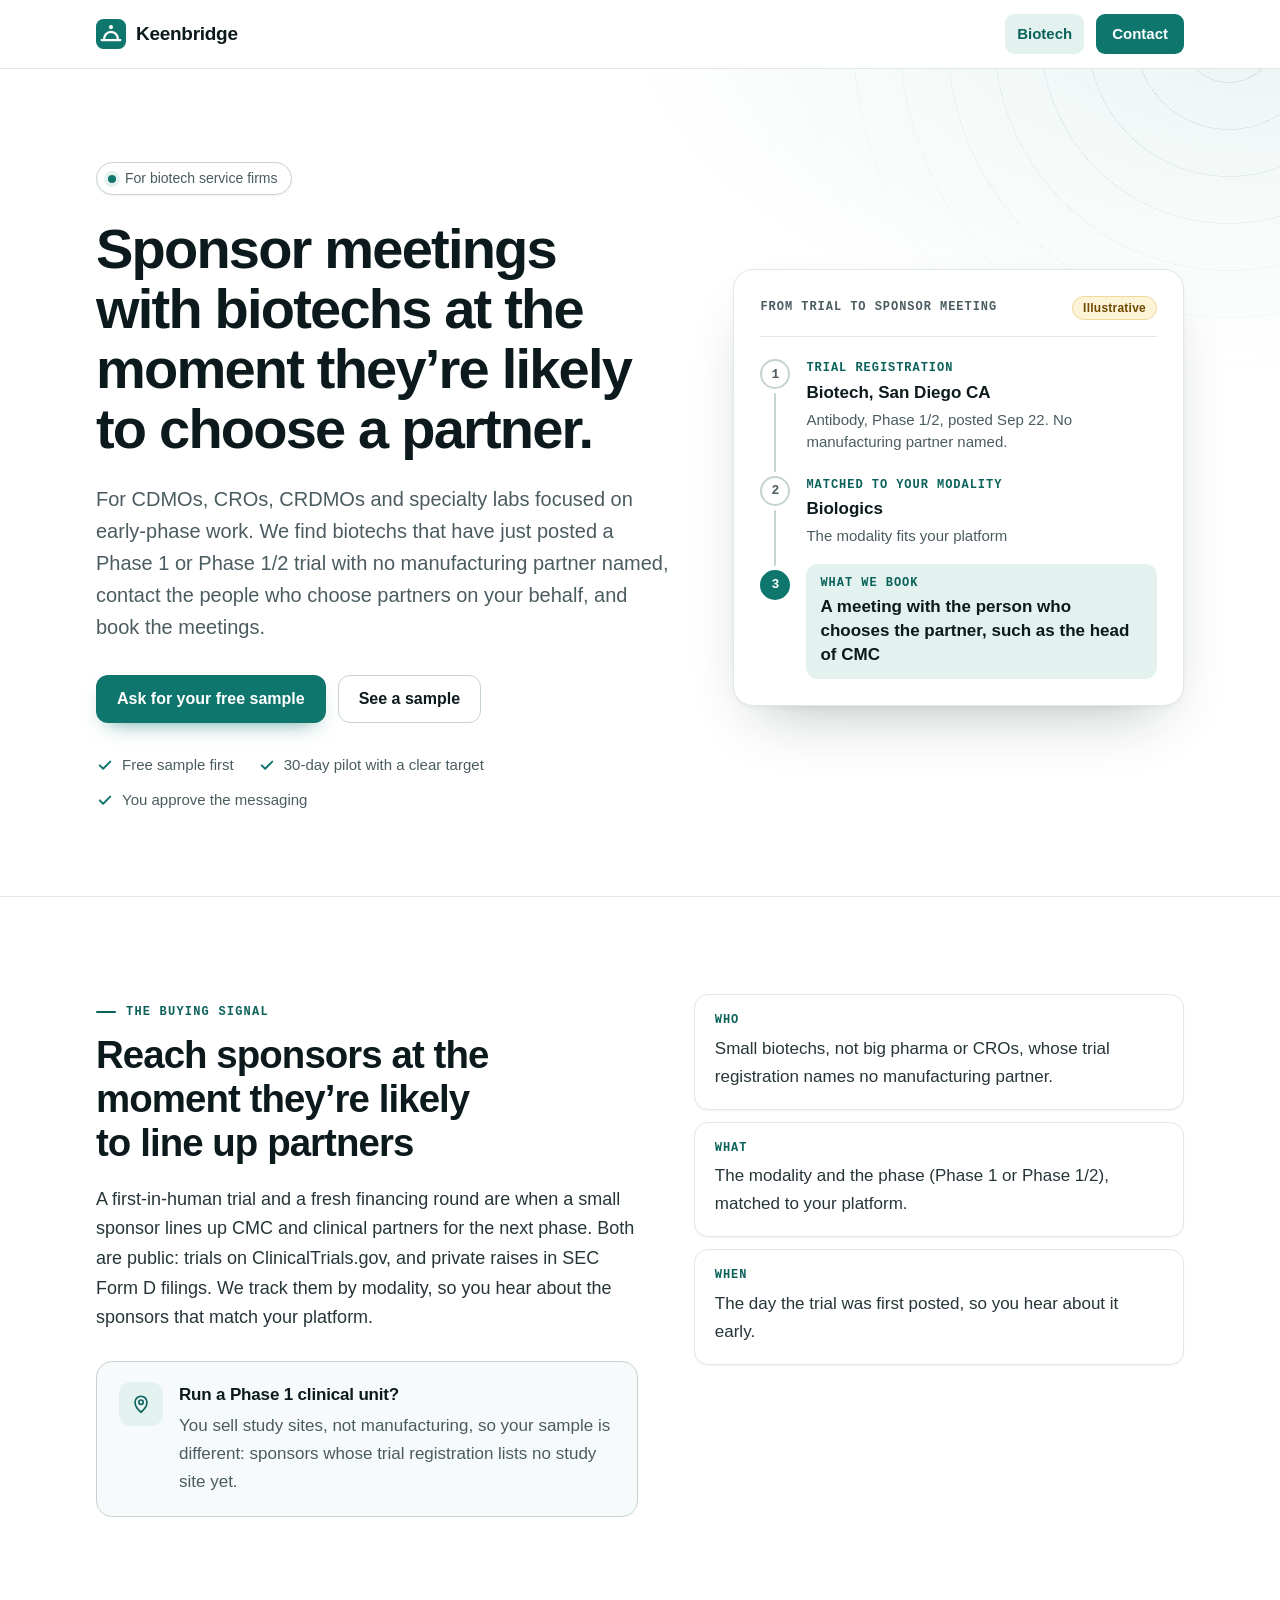
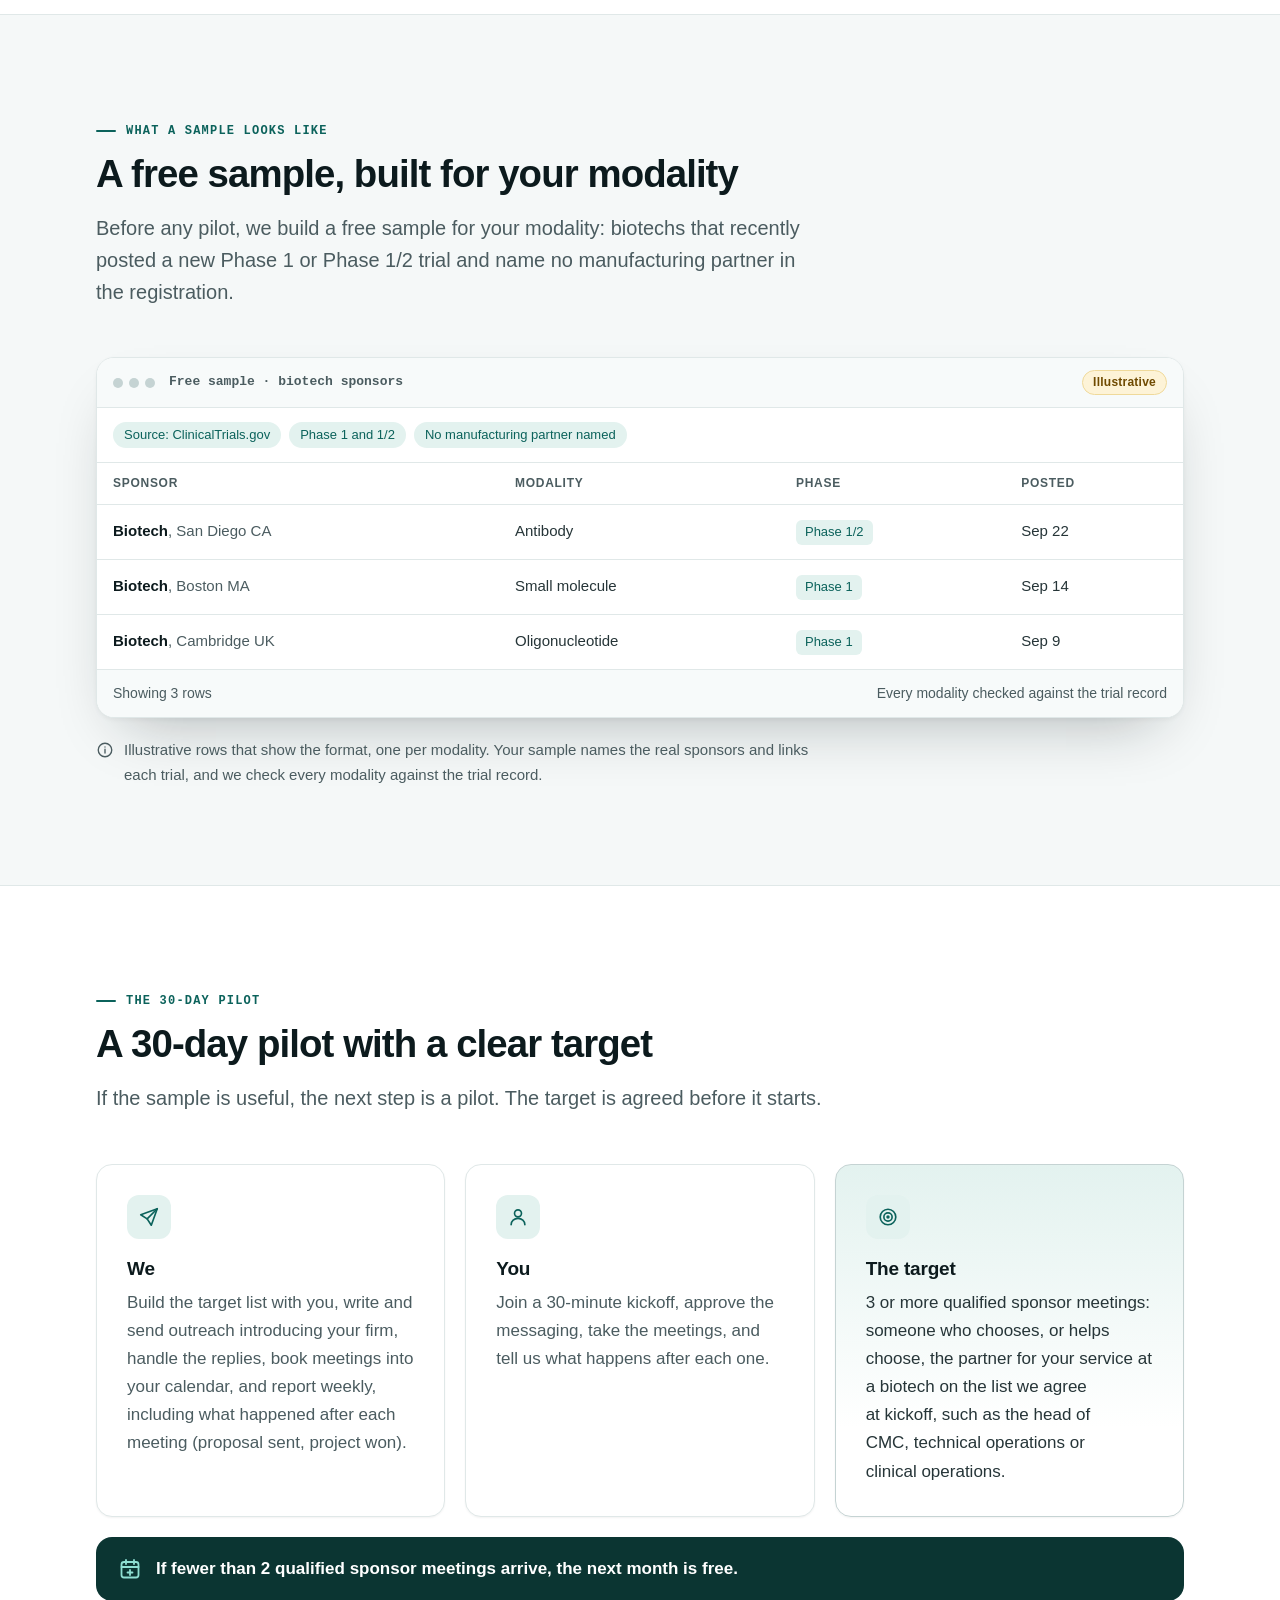
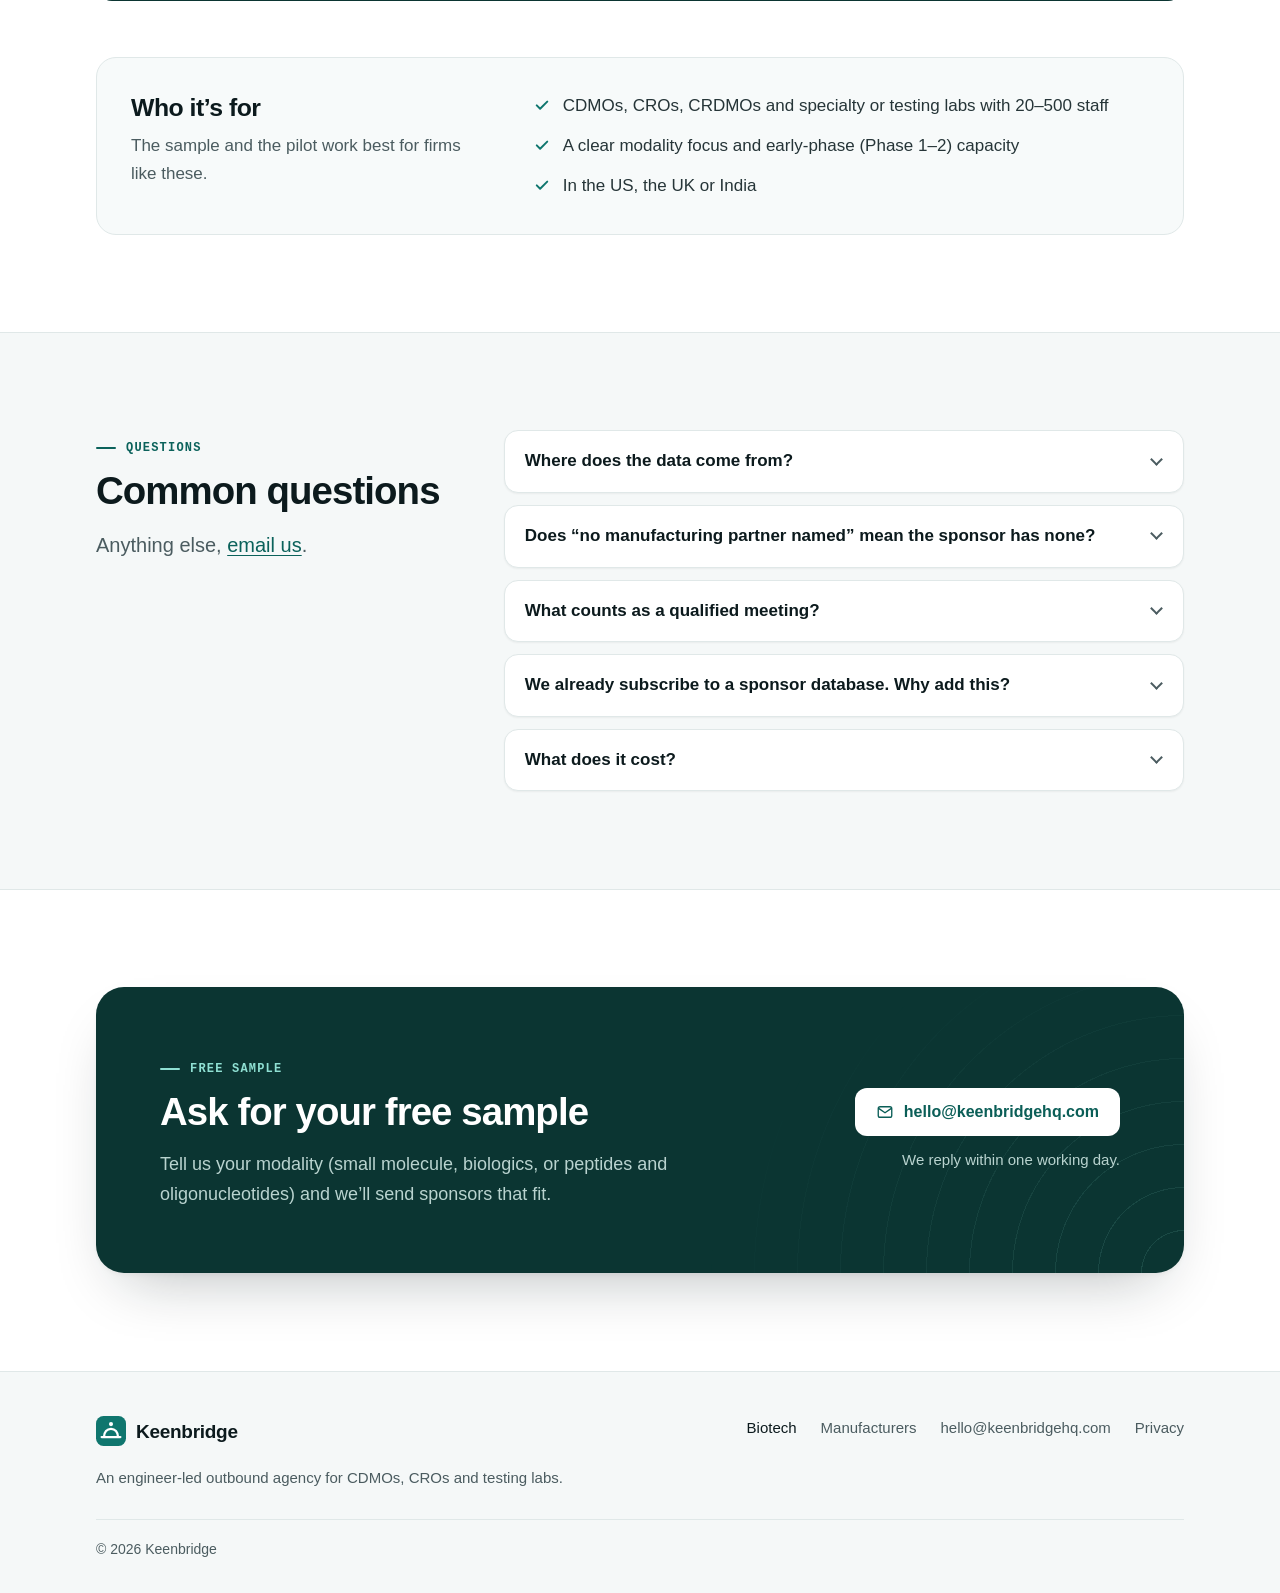
==== commit cf2b21c2: "Copy: biotech headline and signal heading say 'likely', matching the home page Co-Authored-By: Claud" ====
--- a/biotech/index.html
+++ b/biotech/index.html
@@ -39,7 +39,7 @@
     <div class="container hero-grid">
       <div class="hero-copy">
         <p class="pill"><span class="pill-dot" aria-hidden="true"></span>For biotech service firms</p>
-        <h1 id="page-title">Sponsor meetings with biotechs at the moment they choose a partner.</h1>
+        <h1 id="page-title">Sponsor meetings with biotechs at the moment they’re likely to choose a partner.</h1>
         <p class="lede">For CDMOs, CROs, CRDMOs and specialty labs focused on early-phase work. We find biotechs that have just posted a Phase 1 or Phase 1/2 trial with no manufacturing partner named, contact the people who choose partners on your behalf, and book the meetings.</p>
         <div class="actions">
           <a class="btn btn-primary" href="mailto:hello@keenbridgehq.com?subject=Free%20sample%3A%20biotech%20sponsors">Ask for your free sample</a>
@@ -87,7 +87,7 @@
     <div class="container signal-grid">
       <div class="signal-copy">
         <p class="eyebrow">The buying signal</p>
-        <h2 id="signal-title">Reach sponsors at the moment they line up partners</h2>
+        <h2 id="signal-title">Reach sponsors at the moment they’re likely to line up partners</h2>
         <p>A first-in-human trial and a fresh financing round are when a small sponsor lines up CMC and clinical partners for the next phase. Both are public: trials on ClinicalTrials.gov, and private raises in SEC Form D filings. We track them by modality, so you hear about the sponsors that match your platform.</p>
         <aside class="callout" aria-labelledby="unit-title">
           <span class="icon-chip" aria-hidden="true"><svg viewBox="0 0 24 24" fill="none" stroke="currentColor" stroke-width="1.8" stroke-linecap="round" stroke-linejoin="round" focusable="false"><path d="M12 21s-6.5-5.6-6.5-11a6.5 6.5 0 0 1 13 0c0 5.4-6.5 11-6.5 11Z"/><circle cx="12" cy="10" r="2.4"/></svg></span>
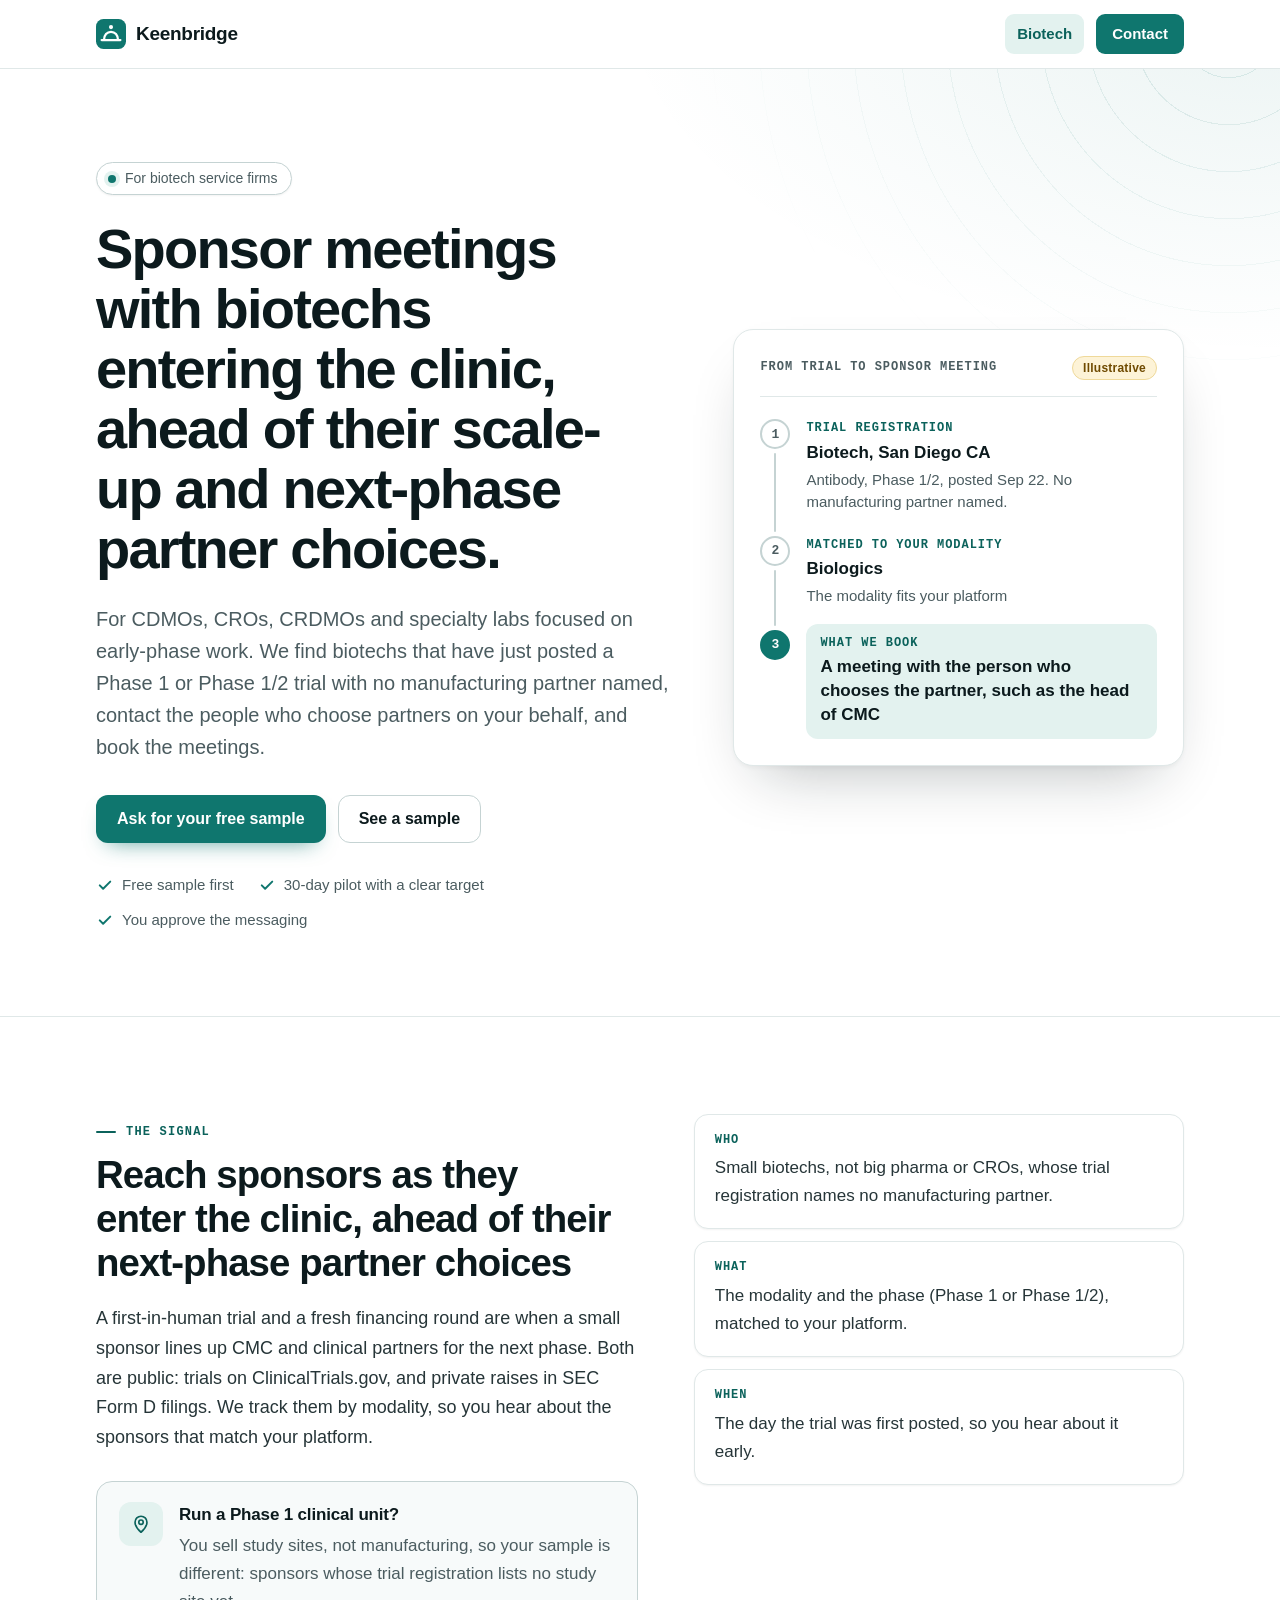
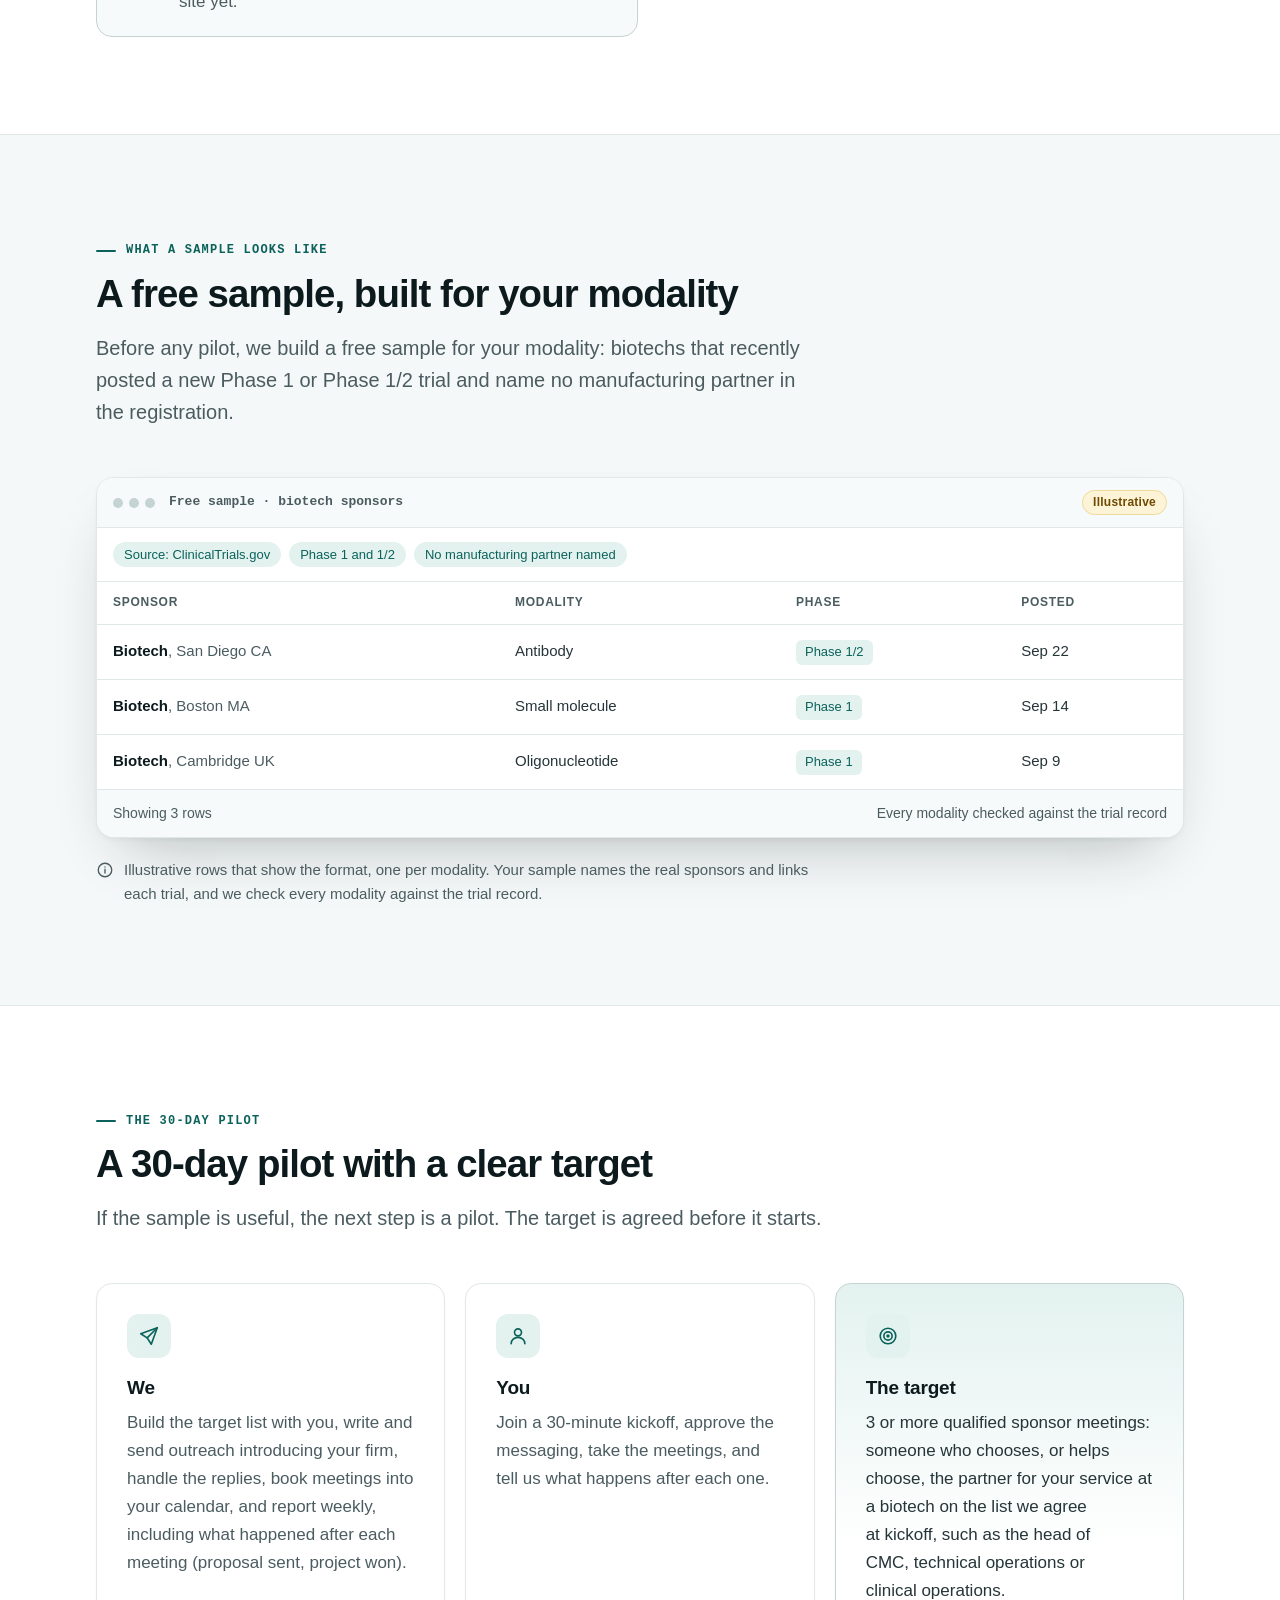
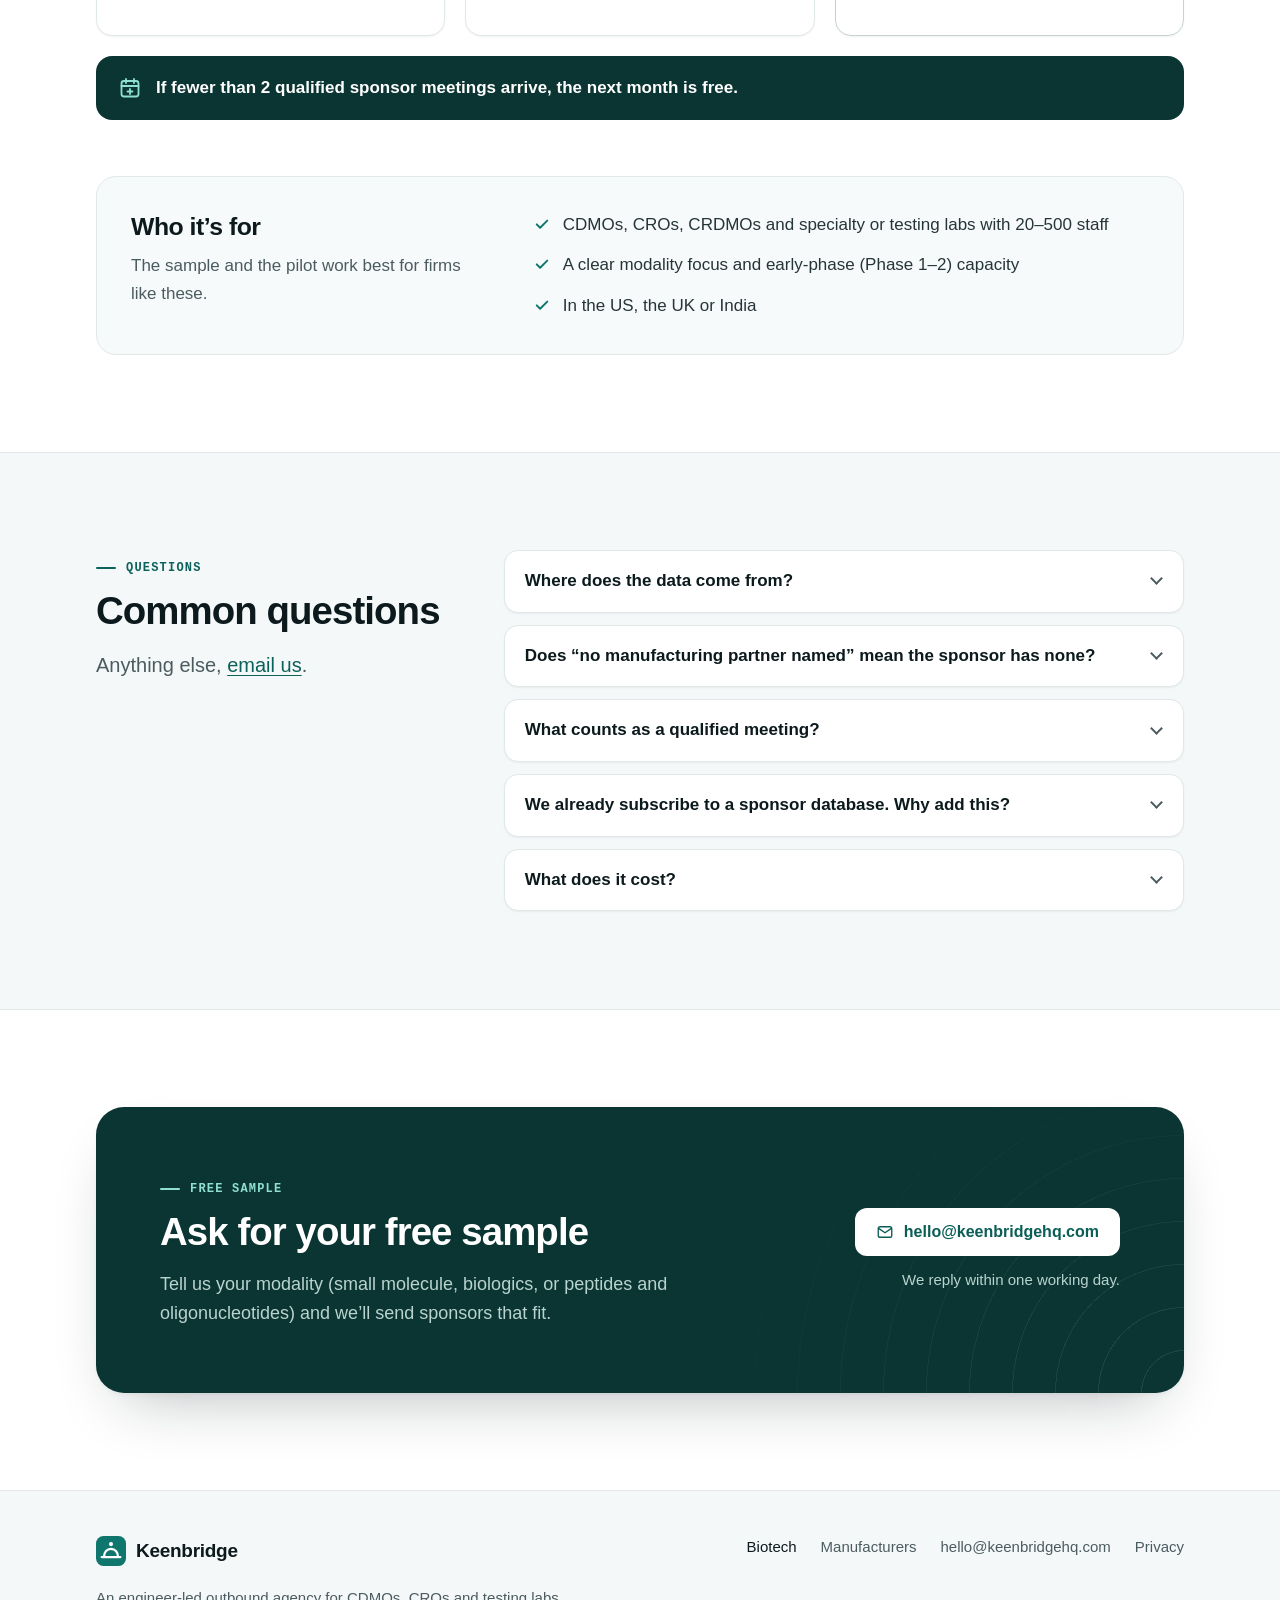
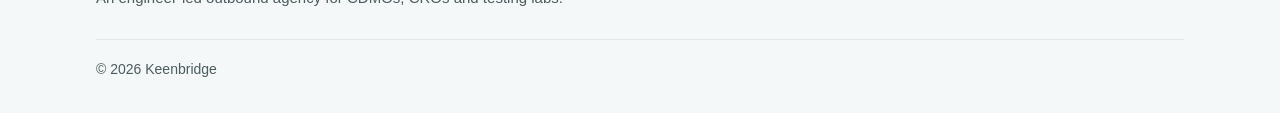
==== commit a7a4dc66: "Reword the promise to the next-phase choice (HQ D-053): no 'likely to choose a partner' or 're-sourc" ====
--- a/biotech/index.html
+++ b/biotech/index.html
@@ -39,7 +39,7 @@
     <div class="container hero-grid">
       <div class="hero-copy">
         <p class="pill"><span class="pill-dot" aria-hidden="true"></span>For biotech service firms</p>
-        <h1 id="page-title">Sponsor meetings with biotechs at the moment they’re likely to choose a partner.</h1>
+        <h1 id="page-title">Sponsor meetings with biotechs entering the clinic, ahead of their scale-up and next-phase partner choices.</h1>
         <p class="lede">For CDMOs, CROs, CRDMOs and specialty labs focused on early-phase work. We find biotechs that have just posted a Phase 1 or Phase 1/2 trial with no manufacturing partner named, contact the people who choose partners on your behalf, and book the meetings.</p>
         <div class="actions">
           <a class="btn btn-primary" href="mailto:hello@keenbridgehq.com?subject=Free%20sample%3A%20biotech%20sponsors">Ask for your free sample</a>
@@ -86,8 +86,8 @@
   <section class="section" id="signal" aria-labelledby="signal-title">
     <div class="container signal-grid">
       <div class="signal-copy">
-        <p class="eyebrow">The buying signal</p>
-        <h2 id="signal-title">Reach sponsors at the moment they’re likely to line up partners</h2>
+        <p class="eyebrow">The signal</p>
+        <h2 id="signal-title">Reach sponsors as they enter the clinic, ahead of their next-phase partner choices</h2>
         <p>A first-in-human trial and a fresh financing round are when a small sponsor lines up CMC and clinical partners for the next phase. Both are public: trials on ClinicalTrials.gov, and private raises in SEC Form D filings. We track them by modality, so you hear about the sponsors that match your platform.</p>
         <aside class="callout" aria-labelledby="unit-title">
           <span class="icon-chip" aria-hidden="true"><svg viewBox="0 0 24 24" fill="none" stroke="currentColor" stroke-width="1.8" stroke-linecap="round" stroke-linejoin="round" focusable="false"><path d="M12 21s-6.5-5.6-6.5-11a6.5 6.5 0 0 1 13 0c0 5.4-6.5 11-6.5 11Z"/><circle cx="12" cy="10" r="2.4"/></svg></span>
@@ -224,7 +224,7 @@
         <details>
           <summary>Does “no manufacturing partner named” mean the sponsor has none?</summary>
           <div class="faq-answer">
-            <p>Not necessarily. It means the trial registration names none, which is what we check, so the sponsor may still be choosing. Your sample links each trial so you can check it yourself.</p>
+            <p>Not necessarily. It means the trial registration names none, which is what we check. Many sponsors have already chosen their Phase 1 supplier by the time a trial posts, so the opening is usually scale-up and the next phase. Your sample links each trial so you can check it yourself.</p>
           </div>
         </details>
         <details>
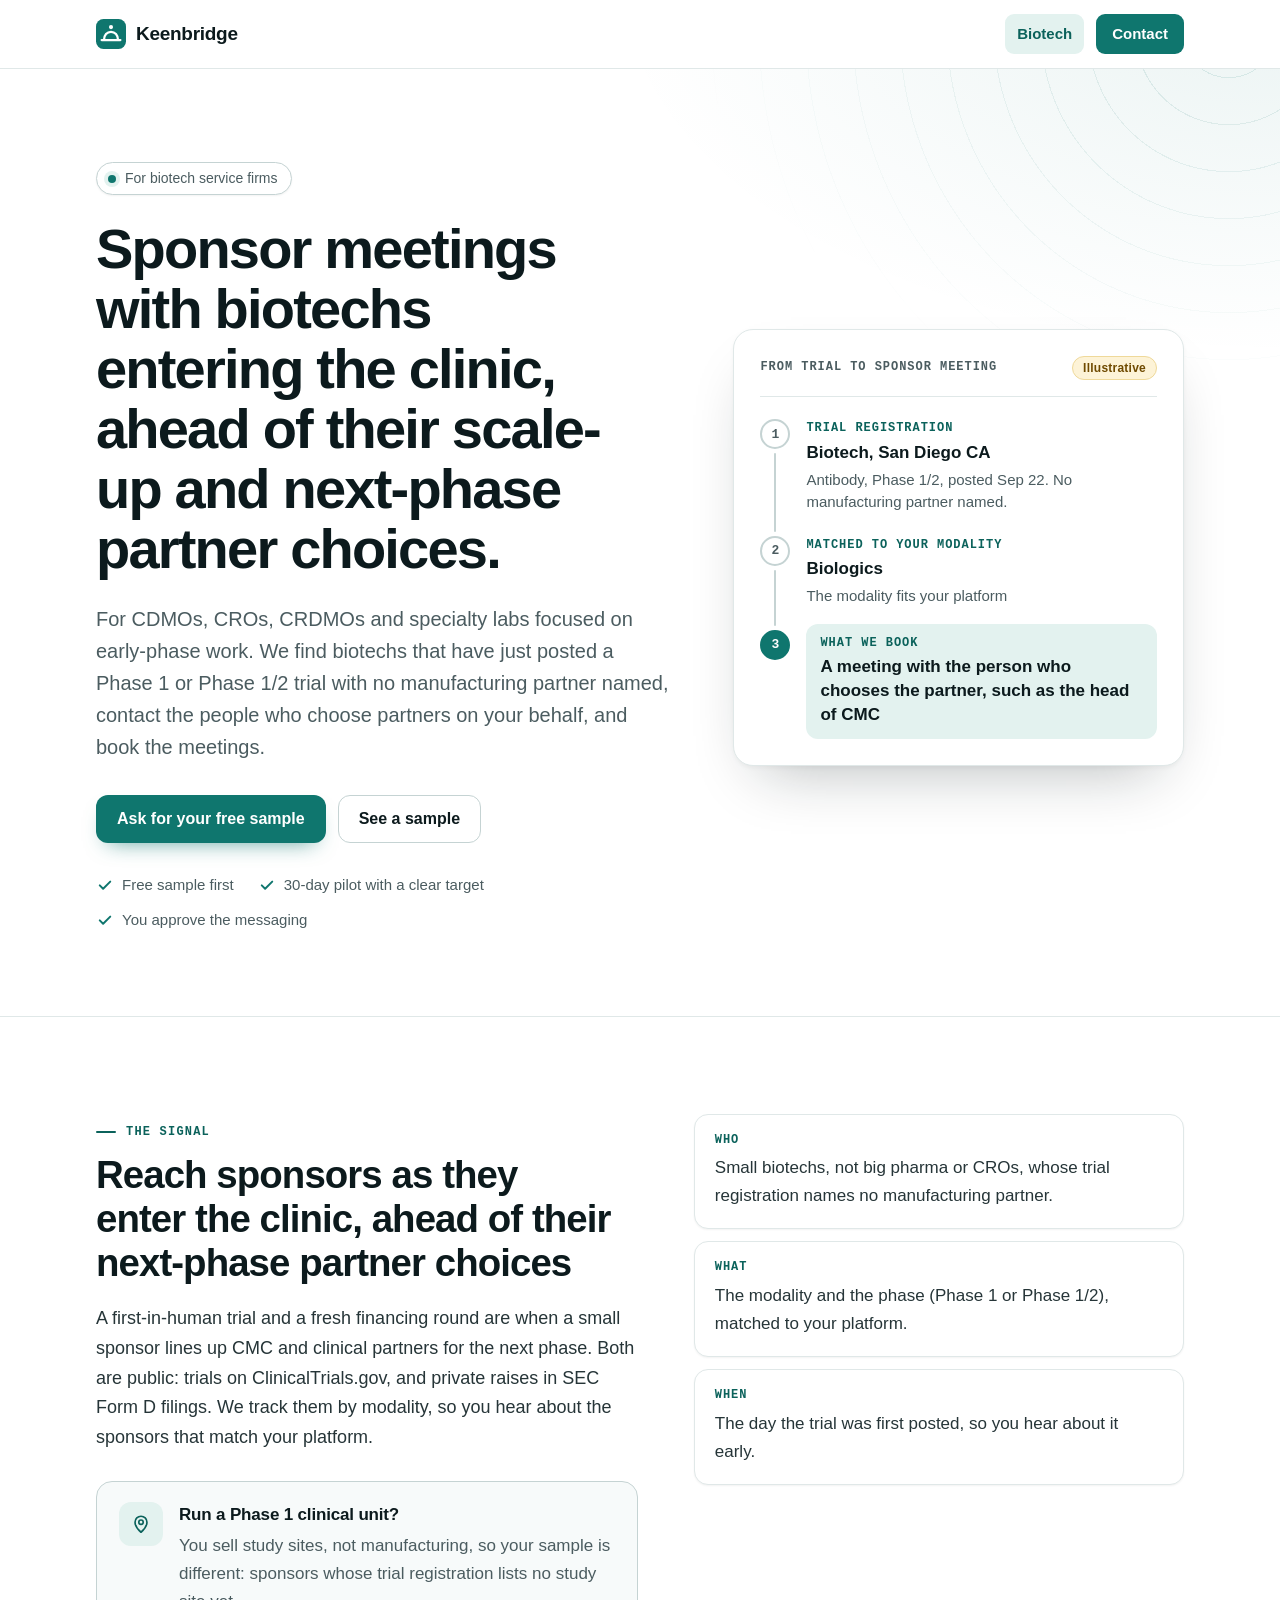
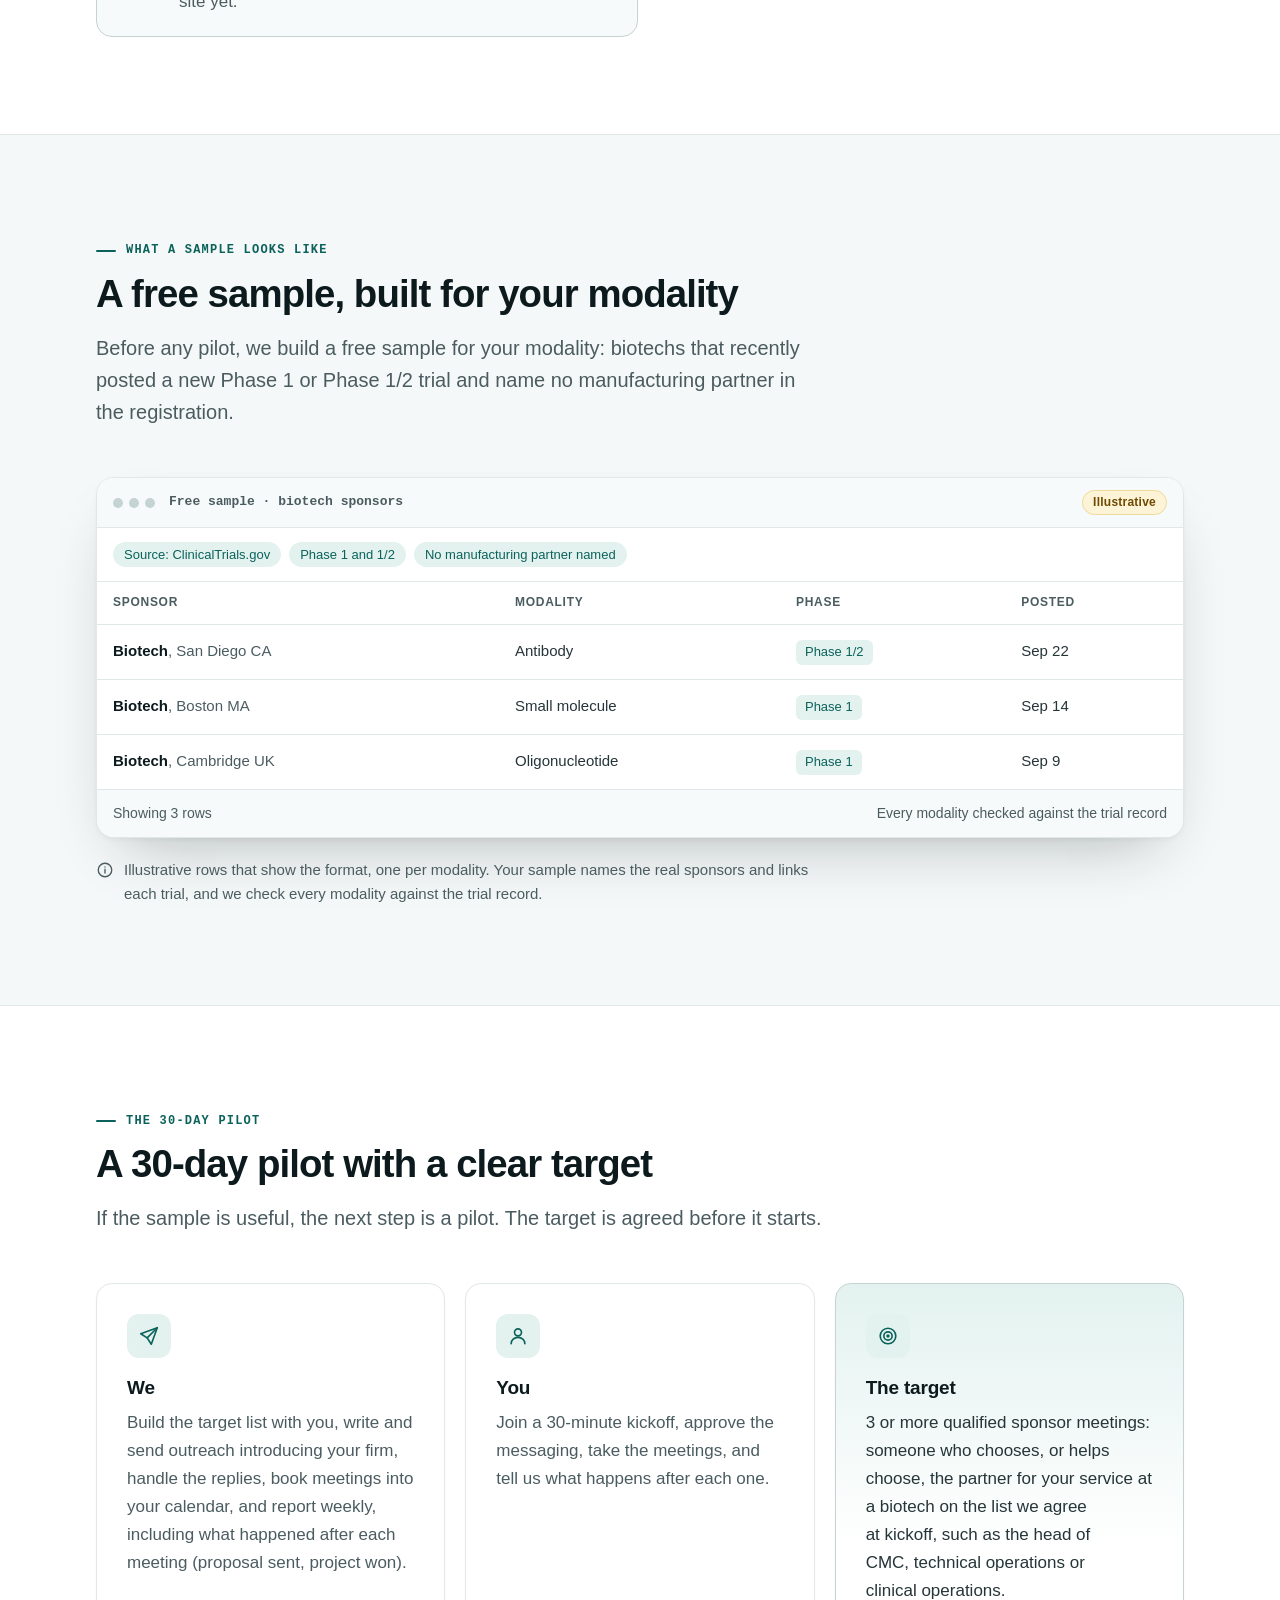
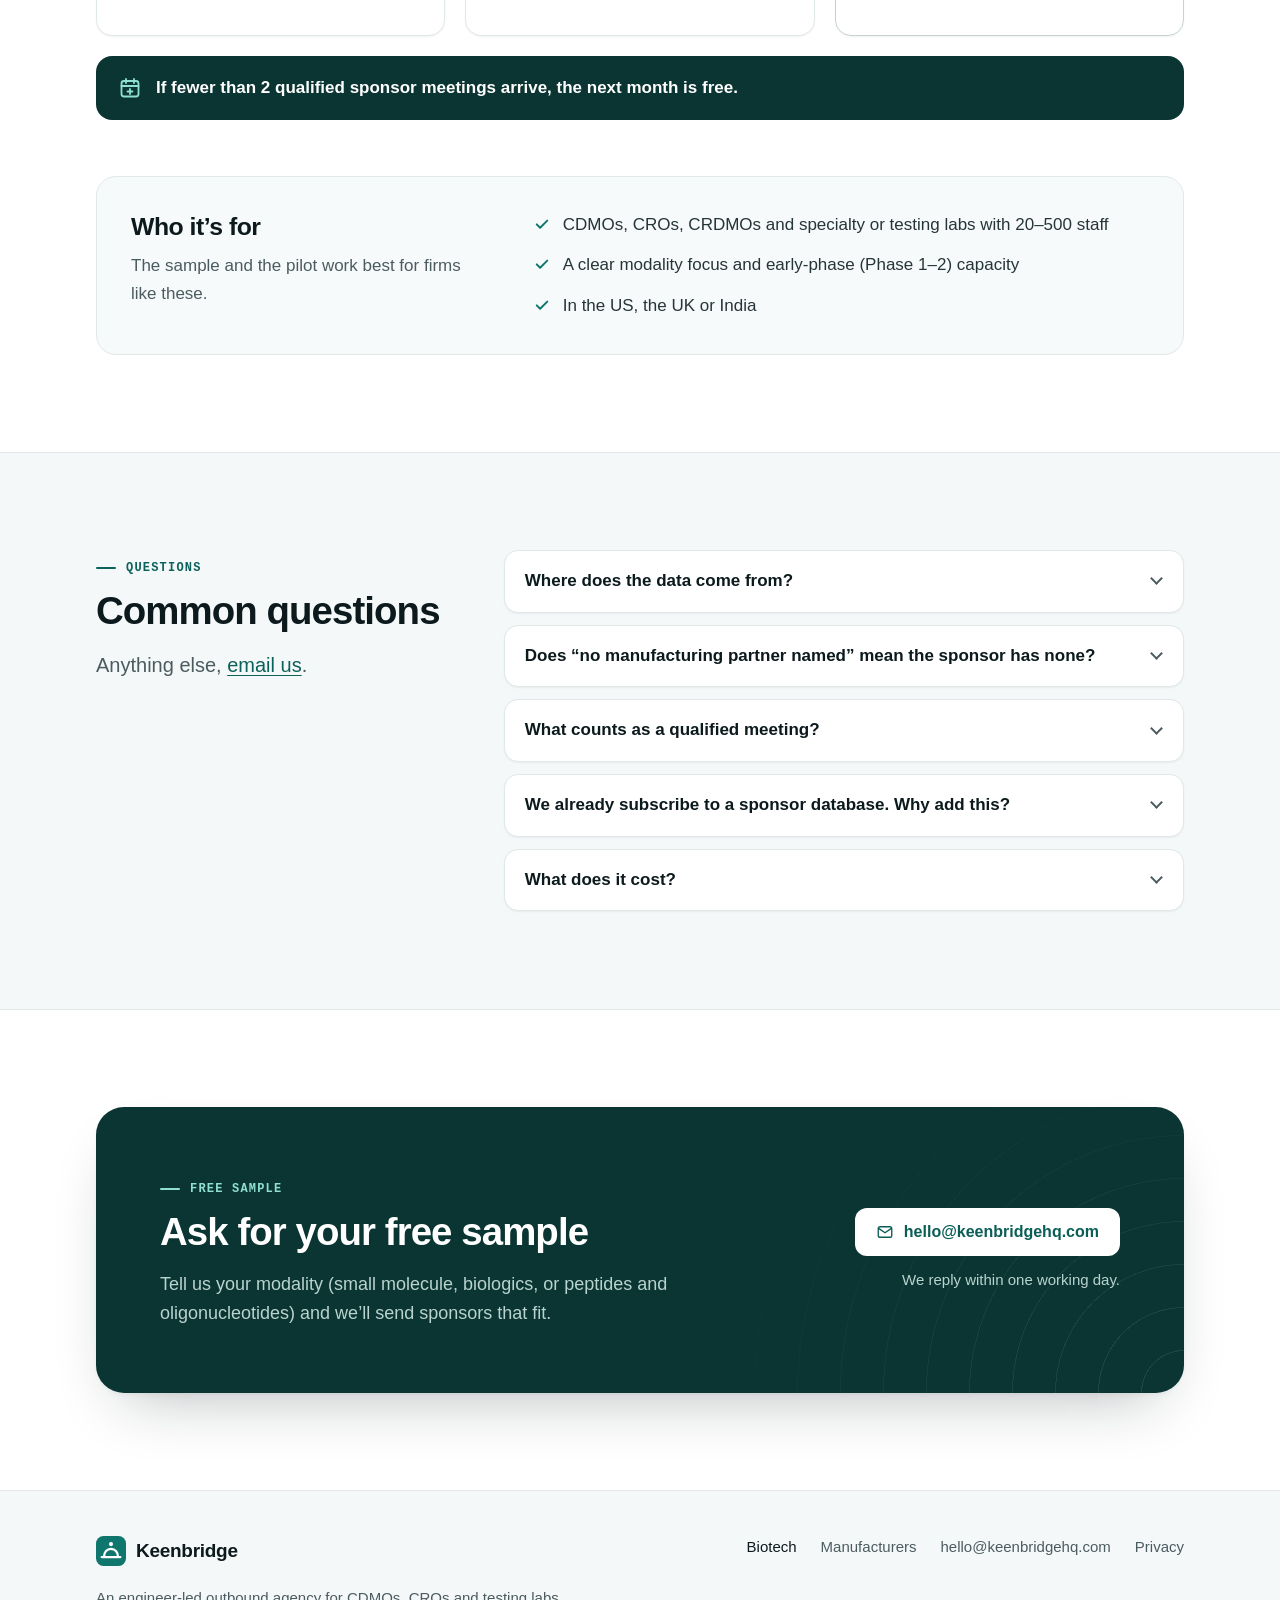
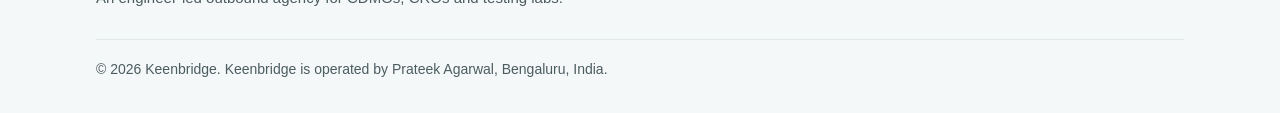
==== commit e7cc5f24: "Name the operator: 'Keenbridge is operated by Prateek Agarwal, Bengaluru, India' in every footer and" ====
--- a/biotech/index.html
+++ b/biotech/index.html
@@ -285,7 +285,7 @@
     </nav>
   </div>
   <div class="container">
-    <div class="footer-base"><p>© 2026 Keenbridge</p></div>
+    <div class="footer-base"><p>© 2026 Keenbridge. Keenbridge is operated by Prateek Agarwal, Bengaluru, India.</p></div>
   </div>
 </footer>
 </body>
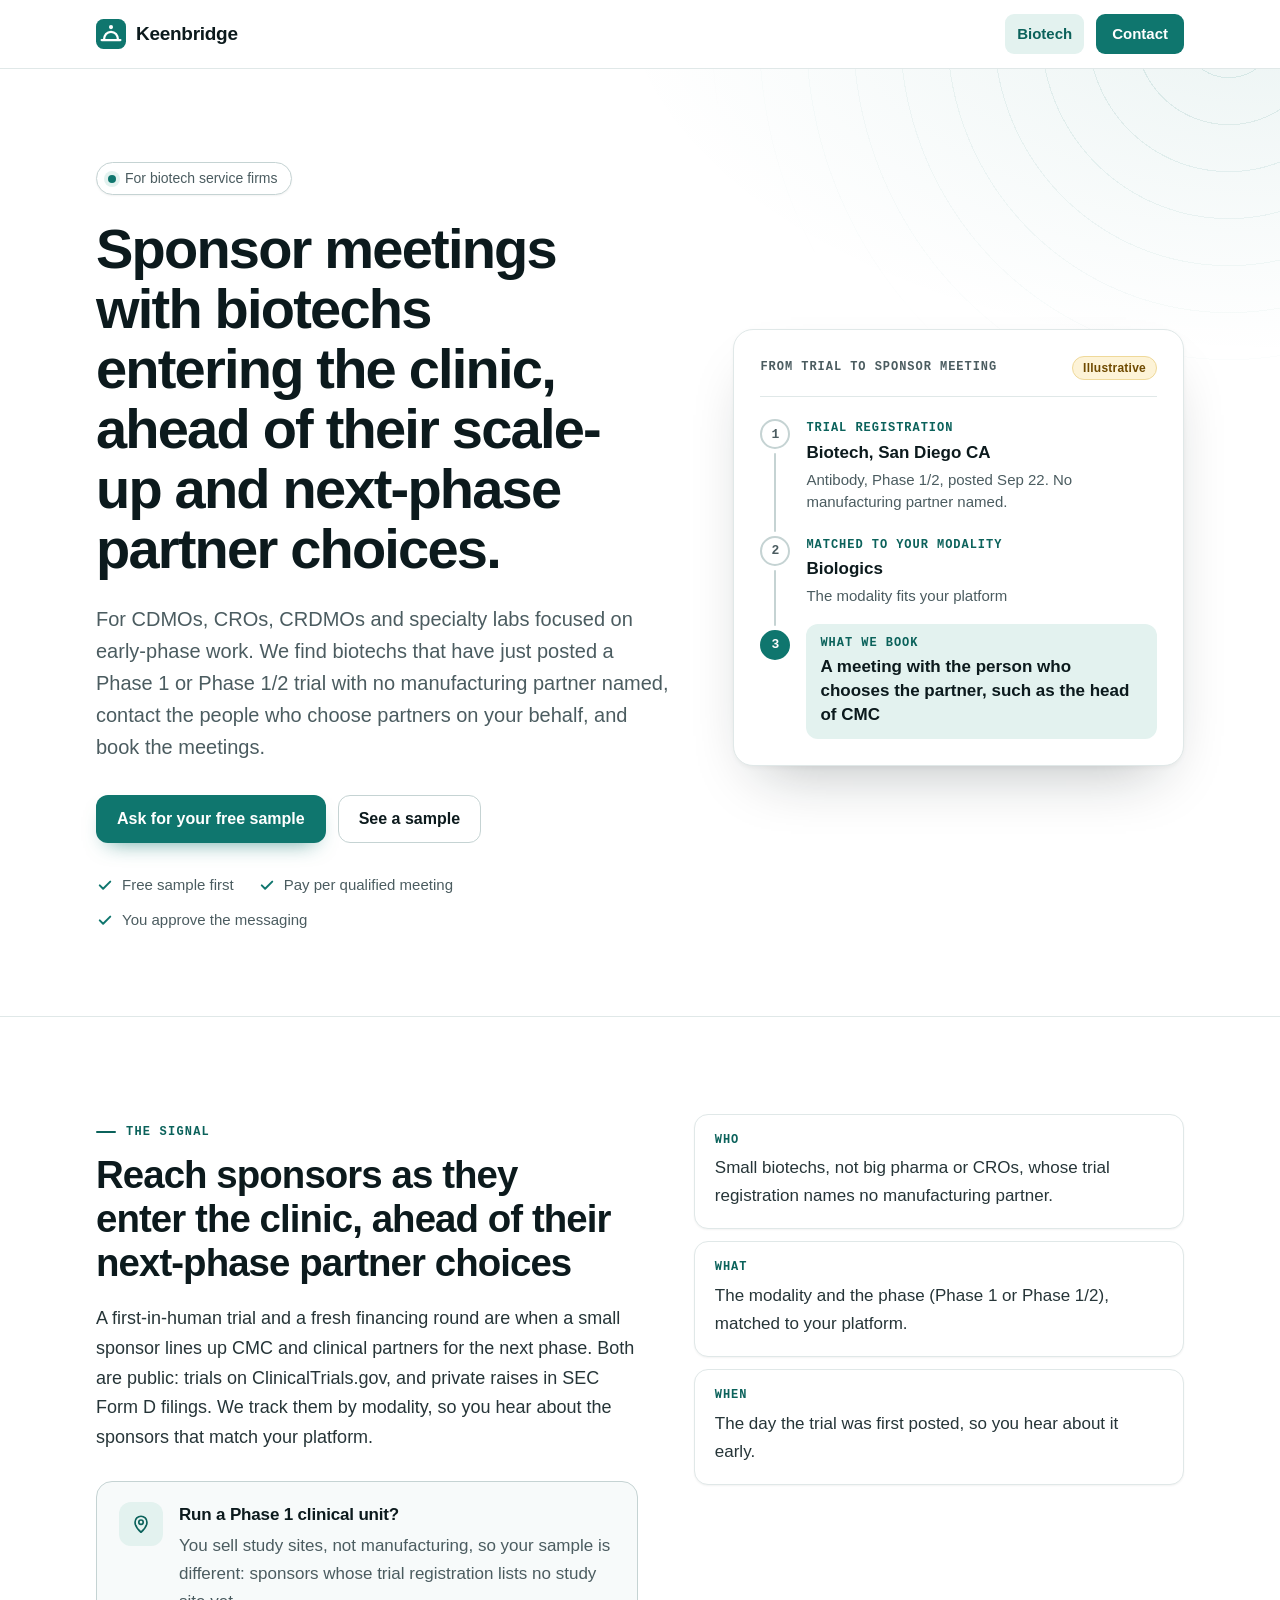
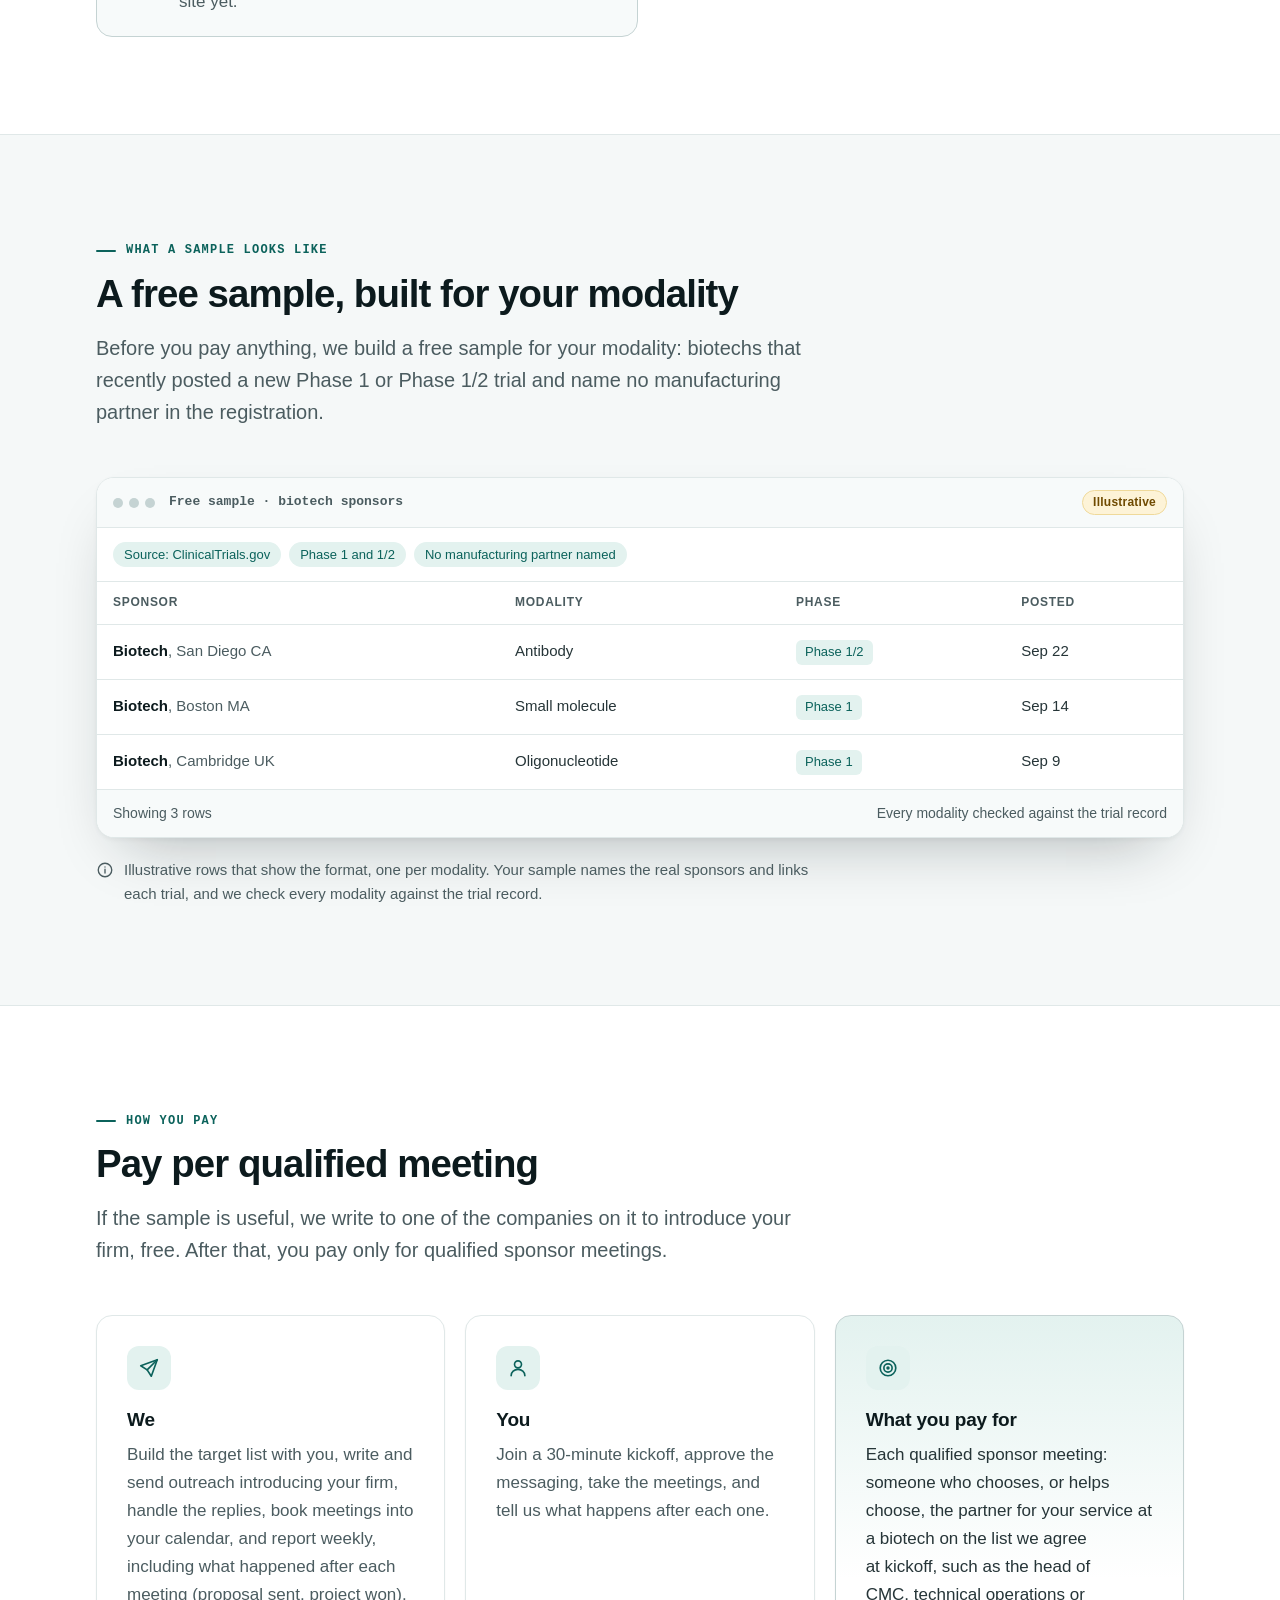
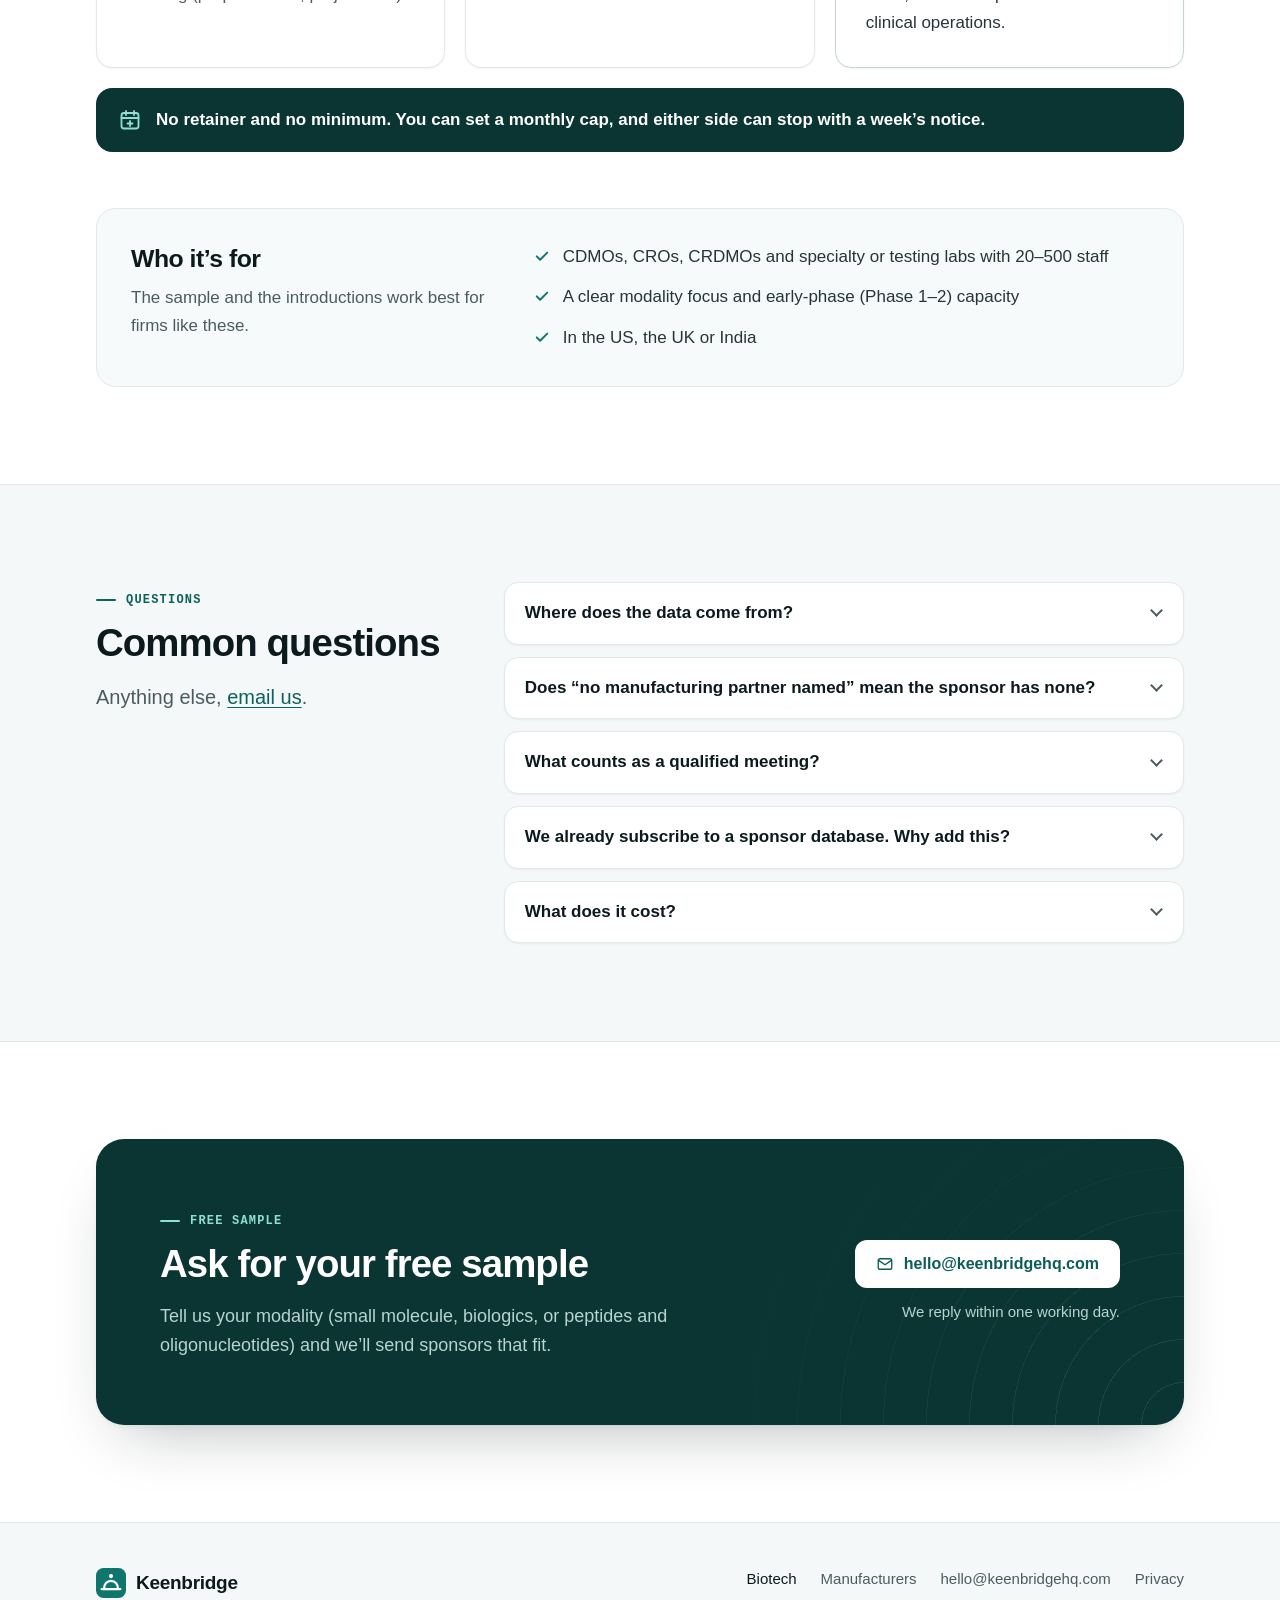
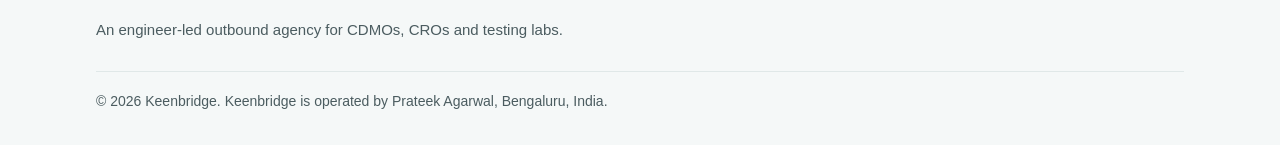
==== commit 6896aa80: "Offer: free first introduction, then pay per qualified meeting; no pilot target, guarantee or price " ====
--- a/biotech/index.html
+++ b/biotech/index.html
@@ -47,7 +47,7 @@
         </div>
         <ul class="hero-points" role="list">
           <li>Free sample first</li>
-          <li>30-day pilot with a clear target</li>
+          <li>Pay per qualified meeting</li>
           <li>You approve the messaging</li>
         </ul>
       </div>
@@ -119,7 +119,7 @@
       <div class="section-head">
         <p class="eyebrow">What a sample looks like</p>
         <h2 id="sample-title">A free sample, built for your modality</h2>
-        <p class="lede">Before any pilot, we build a free sample for your modality: biotechs that recently posted a new Phase 1 or Phase 1/2 trial and name no manufacturing partner in the registration.</p>
+        <p class="lede">Before you pay anything, we build a free sample for your modality: biotechs that recently posted a new Phase 1 or Phase 1/2 trial and name no manufacturing partner in the registration.</p>
       </div>
 
       <div class="preview">
@@ -170,9 +170,9 @@
   <section class="section" id="pilot" aria-labelledby="pilot-title">
     <div class="container">
       <div class="section-head">
-        <p class="eyebrow">The 30-day pilot</p>
-        <h2 id="pilot-title">A 30-day pilot with a clear target</h2>
-        <p class="lede">If the sample is useful, the next step is a pilot. The target is agreed before it starts.</p>
+        <p class="eyebrow">How you pay</p>
+        <h2 id="pilot-title">Pay per qualified meeting</h2>
+        <p class="lede">If the sample is useful, we write to one of the companies on it to introduce your firm, free. After that, you pay only for qualified sponsor meetings.</p>
       </div>
       <div class="pilot-grid">
         <article class="pilot-card">
@@ -187,16 +187,16 @@
         </article>
         <article class="pilot-card pilot-card--target">
           <span class="icon-chip" aria-hidden="true"><svg viewBox="0 0 24 24" fill="none" stroke="currentColor" stroke-width="1.8" stroke-linecap="round" stroke-linejoin="round" focusable="false"><circle cx="12" cy="12" r="8.5"/><circle cx="12" cy="12" r="4.5"/><circle cx="12" cy="12" r="1" fill="currentColor"/></svg></span>
-          <h3>The target</h3>
-          <p>3 or more qualified sponsor meetings: someone who chooses, or helps choose, the partner for your service at a biotech on the list we agree at kickoff, such as the head of CMC, technical operations or clinical operations.</p>
+          <h3>What you pay for</h3>
+          <p>Each qualified sponsor meeting: someone who chooses, or helps choose, the partner for your service at a biotech on the list we agree at kickoff, such as the head of CMC, technical operations or clinical operations.</p>
         </article>
       </div>
-      <p class="guarantee-strip"><svg viewBox="0 0 24 24" fill="none" stroke="currentColor" stroke-width="1.8" stroke-linecap="round" stroke-linejoin="round" aria-hidden="true" focusable="false"><rect x="3.5" y="5" width="17" height="15.5" rx="2.5"/><path d="M3.5 10h17M8 3v4M16 3v4M12 13v5M9.5 15.5h5"/></svg><span><strong>If fewer than 2 qualified sponsor meetings arrive, the next month is free.</strong></span></p>
+      <p class="guarantee-strip"><svg viewBox="0 0 24 24" fill="none" stroke="currentColor" stroke-width="1.8" stroke-linecap="round" stroke-linejoin="round" aria-hidden="true" focusable="false"><rect x="3.5" y="5" width="17" height="15.5" rx="2.5"/><path d="M3.5 10h17M8 3v4M16 3v4M12 13v5M9.5 15.5h5"/></svg><span><strong>No retainer and no minimum. You can set a monthly cap, and either side can stop with a week’s notice.</strong></span></p>
 
       <div class="fit">
         <div>
           <h3>Who it’s for</h3>
-          <p class="fit-intro">The sample and the pilot work best for firms like these.</p>
+          <p class="fit-intro">The sample and the introductions work best for firms like these.</p>
         </div>
         <ul class="checklist" role="list">
           <li>CDMOs, CROs, CRDMOs and specialty or testing labs with 20–500 staff</li>
@@ -243,7 +243,7 @@
         <details>
           <summary>What does it cost?</summary>
           <div class="faq-answer">
-            <p>The sample is free, with no strings attached. After that, every engagement is a 30-day pilot with a clear target. <a href="mailto:hello@keenbridgehq.com?subject=Pilot%20terms%3A%20biotech">Email us</a> and we’ll send the terms.</p>
+            <p>The sample and the first introduction are free, with no strings attached. After that, you pay only for qualified sponsor meetings, with no retainer and no minimum. <a href="mailto:hello@keenbridgehq.com?subject=Terms%3A%20biotech">Email us</a> and we’ll send the terms.</p>
           </div>
         </details>
       </div>
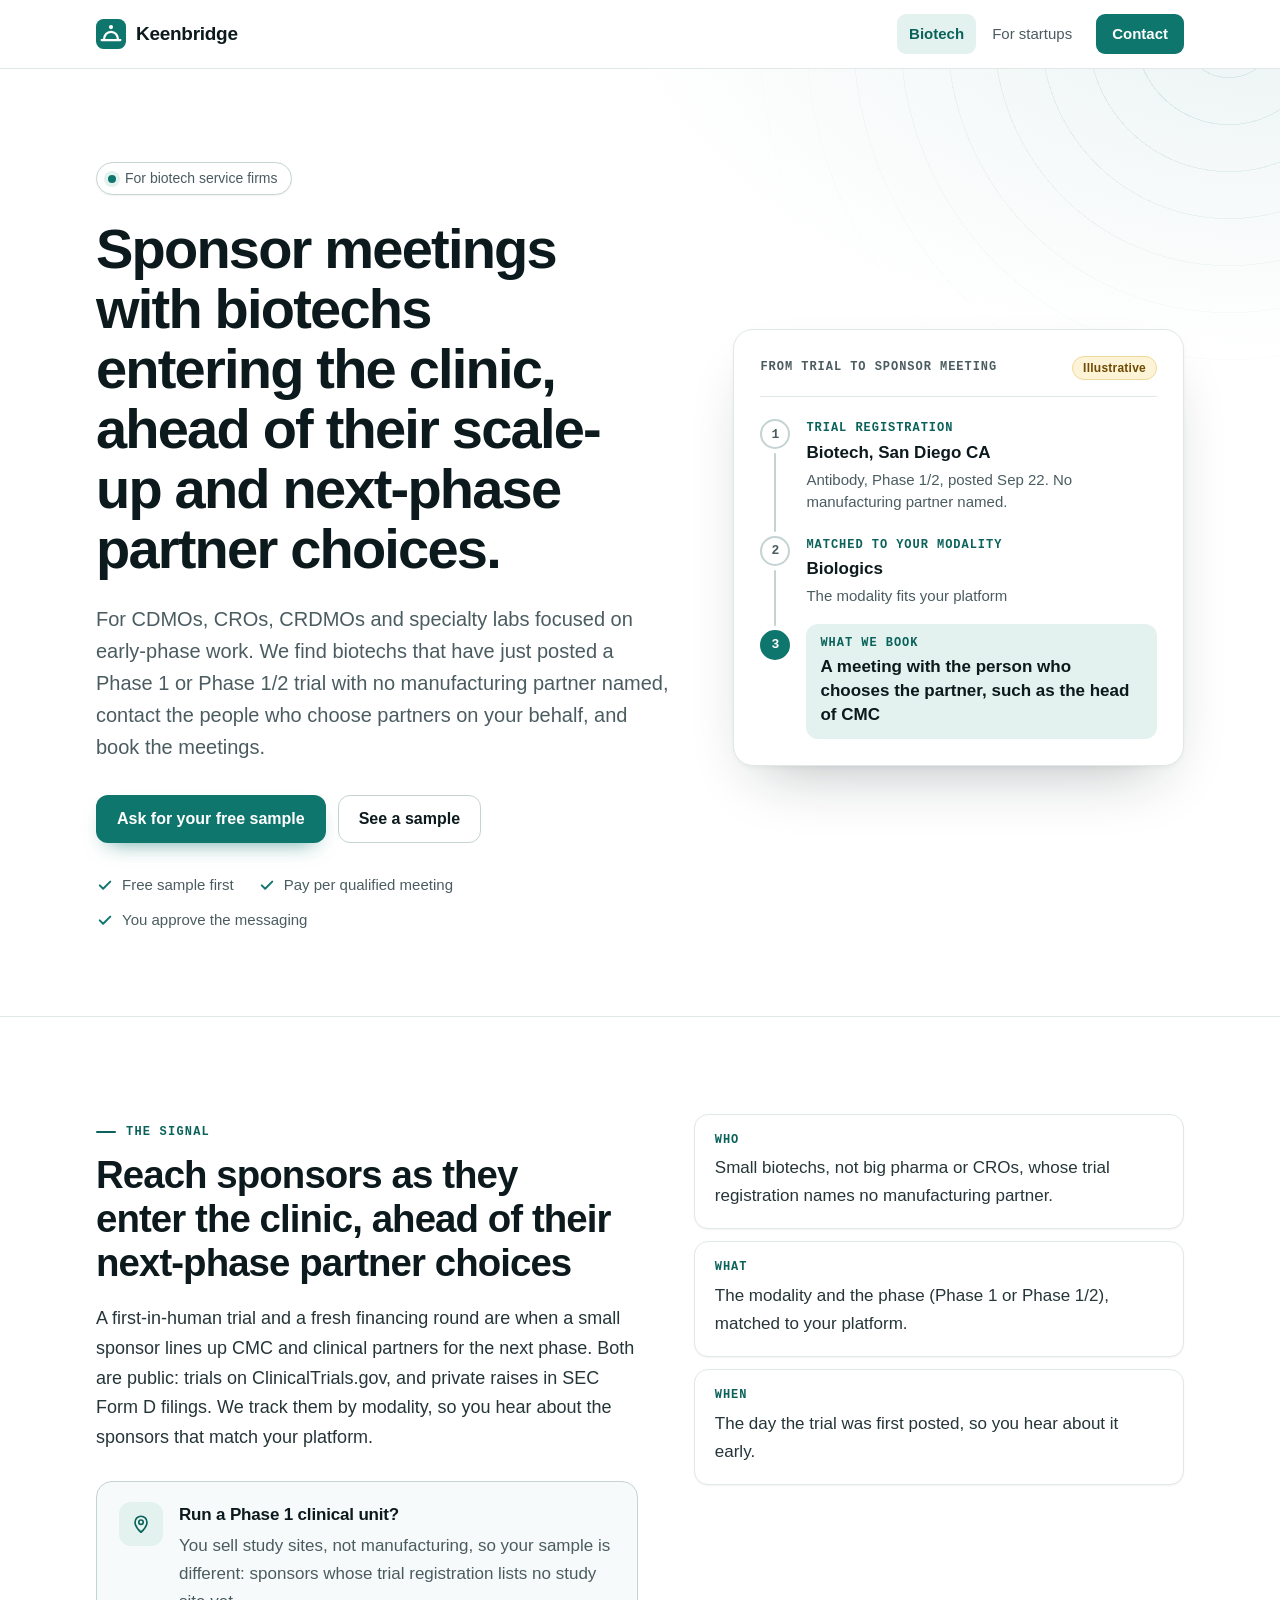
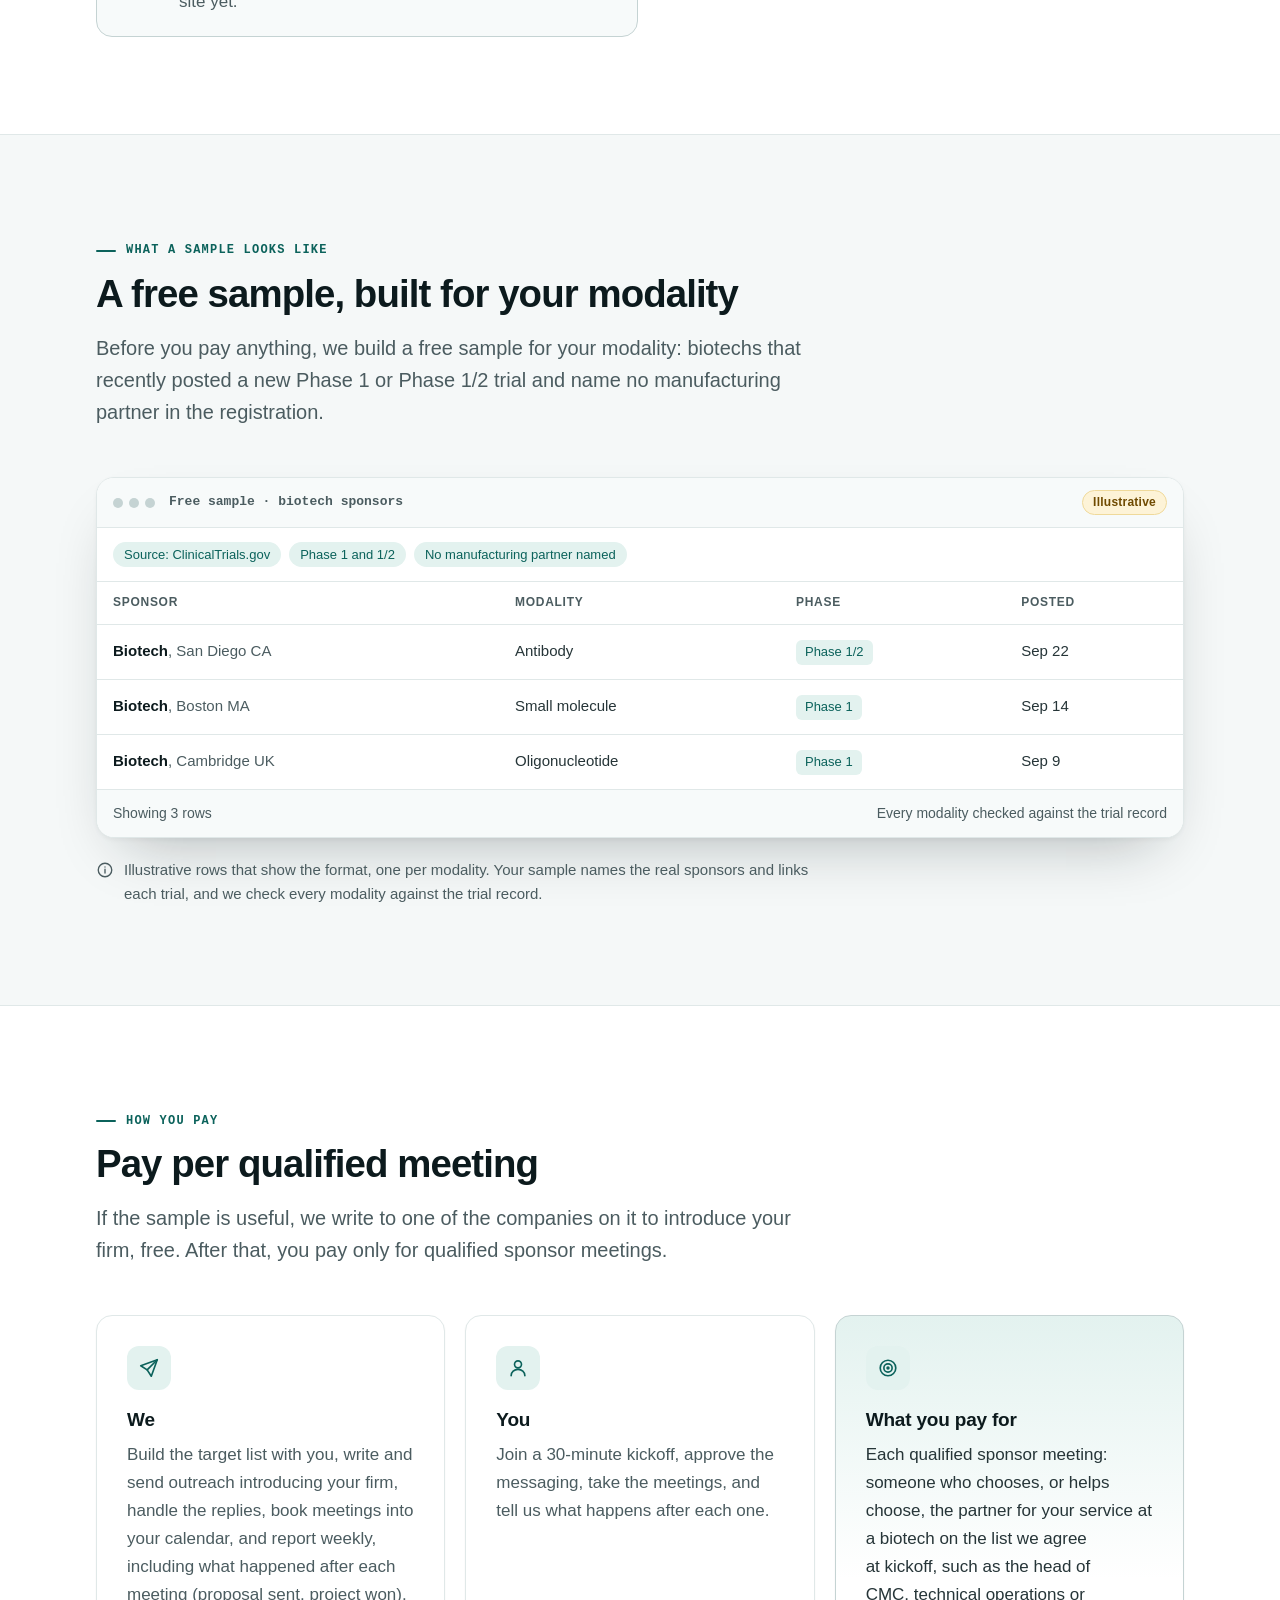
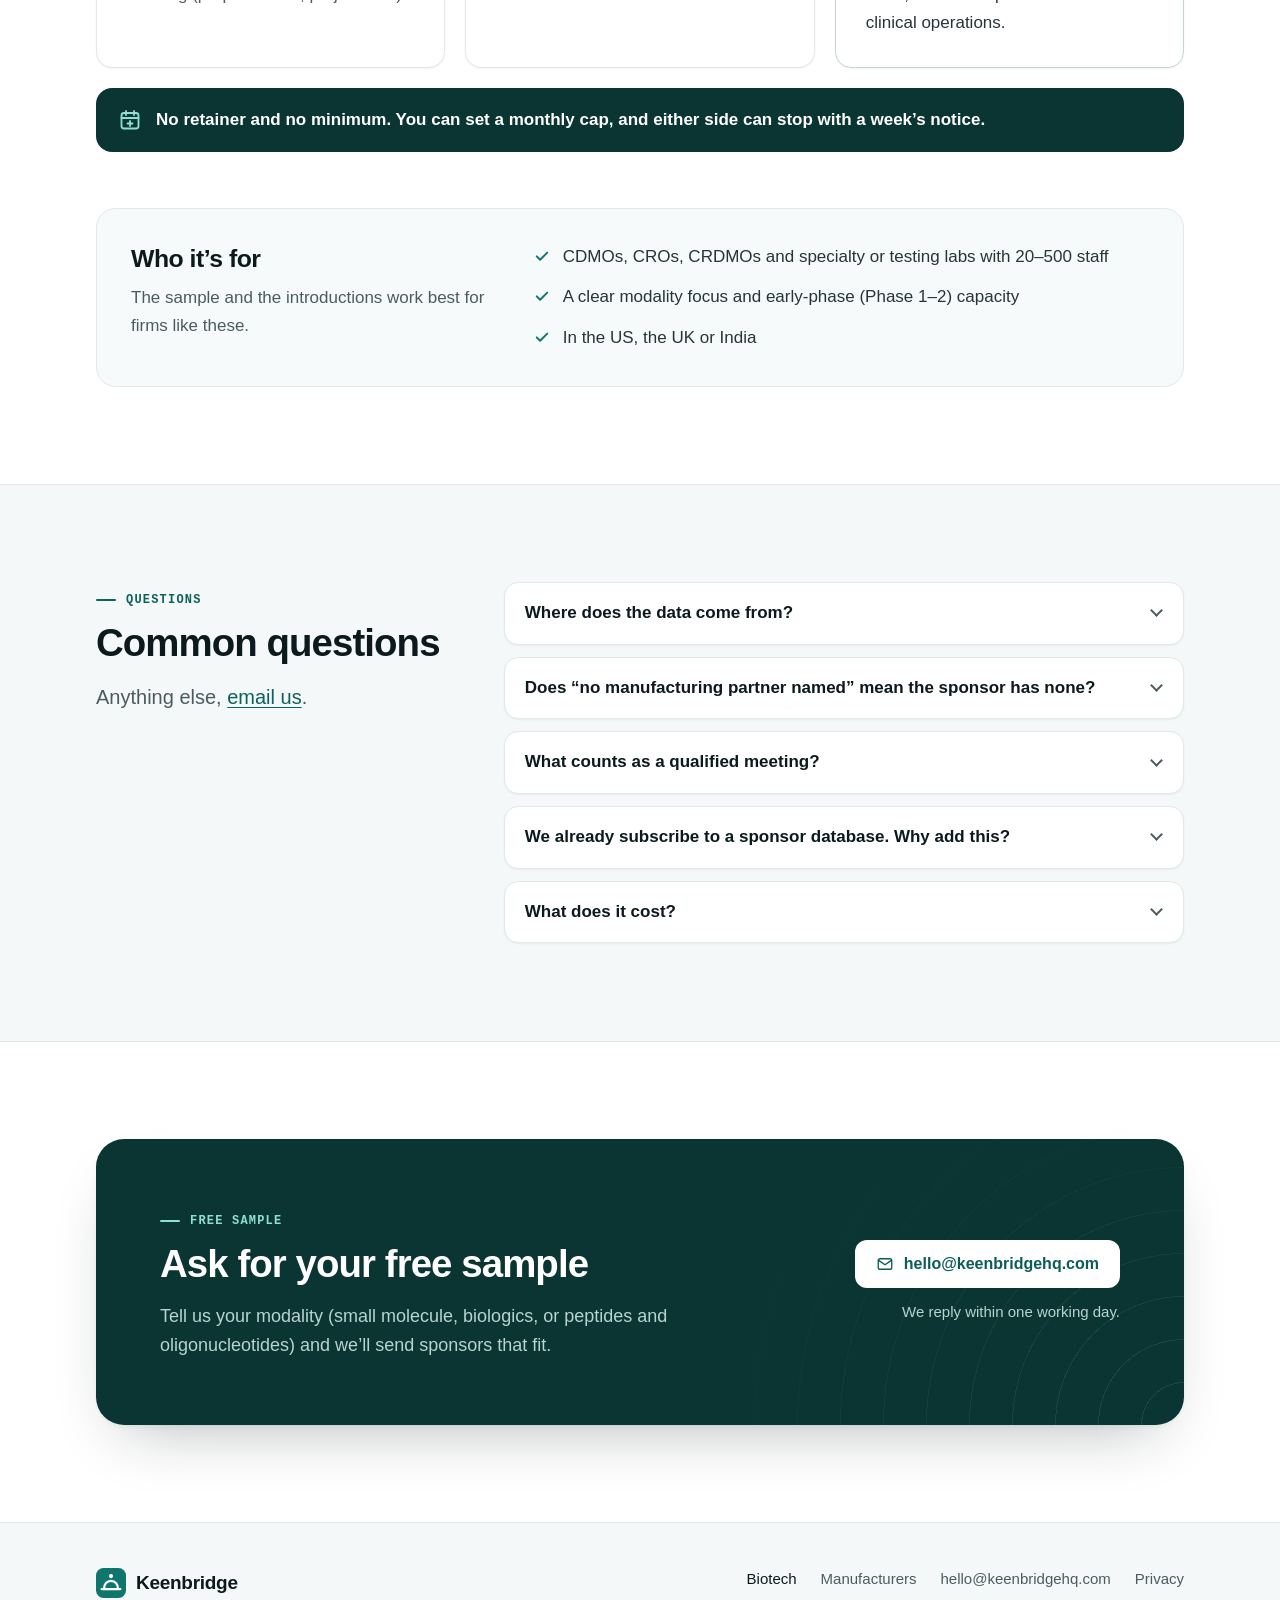
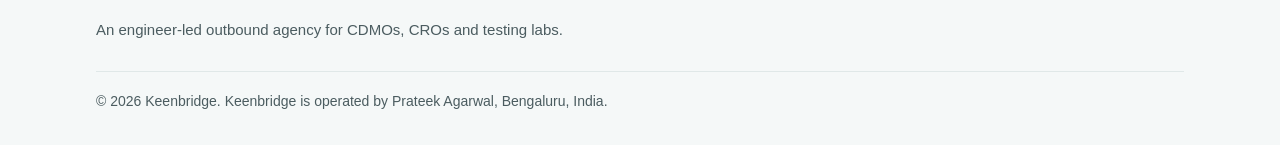
==== commit 4abed514: "For startups: new page at /startups/ and a "For startups" menu item on every page; footers unchanged" ====
--- a/biotech/index.html
+++ b/biotech/index.html
@@ -28,6 +28,7 @@
     </a>
     <nav class="site-nav" aria-label="Main">
       <a href="./" aria-current="page">Biotech</a>
+      <a href="../startups/">For startups</a>
       <a class="nav-cta" href="#contact">Contact</a>
     </nav>
   </div>
--- a/styles.css
+++ b/styles.css
@@ -178,7 +178,7 @@
 
 @media (max-width: 559px) {
   .header-inner { padding-block: 12px 10px; min-height: 0; }
-  .site-nav { flex-basis: 100%; gap: 2px; }
+  .site-nav { flex-basis: 100%; flex-wrap: wrap; gap: 2px; }
   .site-nav a { padding: 8px 10px; }
   .site-nav .nav-cta { margin-left: auto; padding-inline: 14px; }
 }
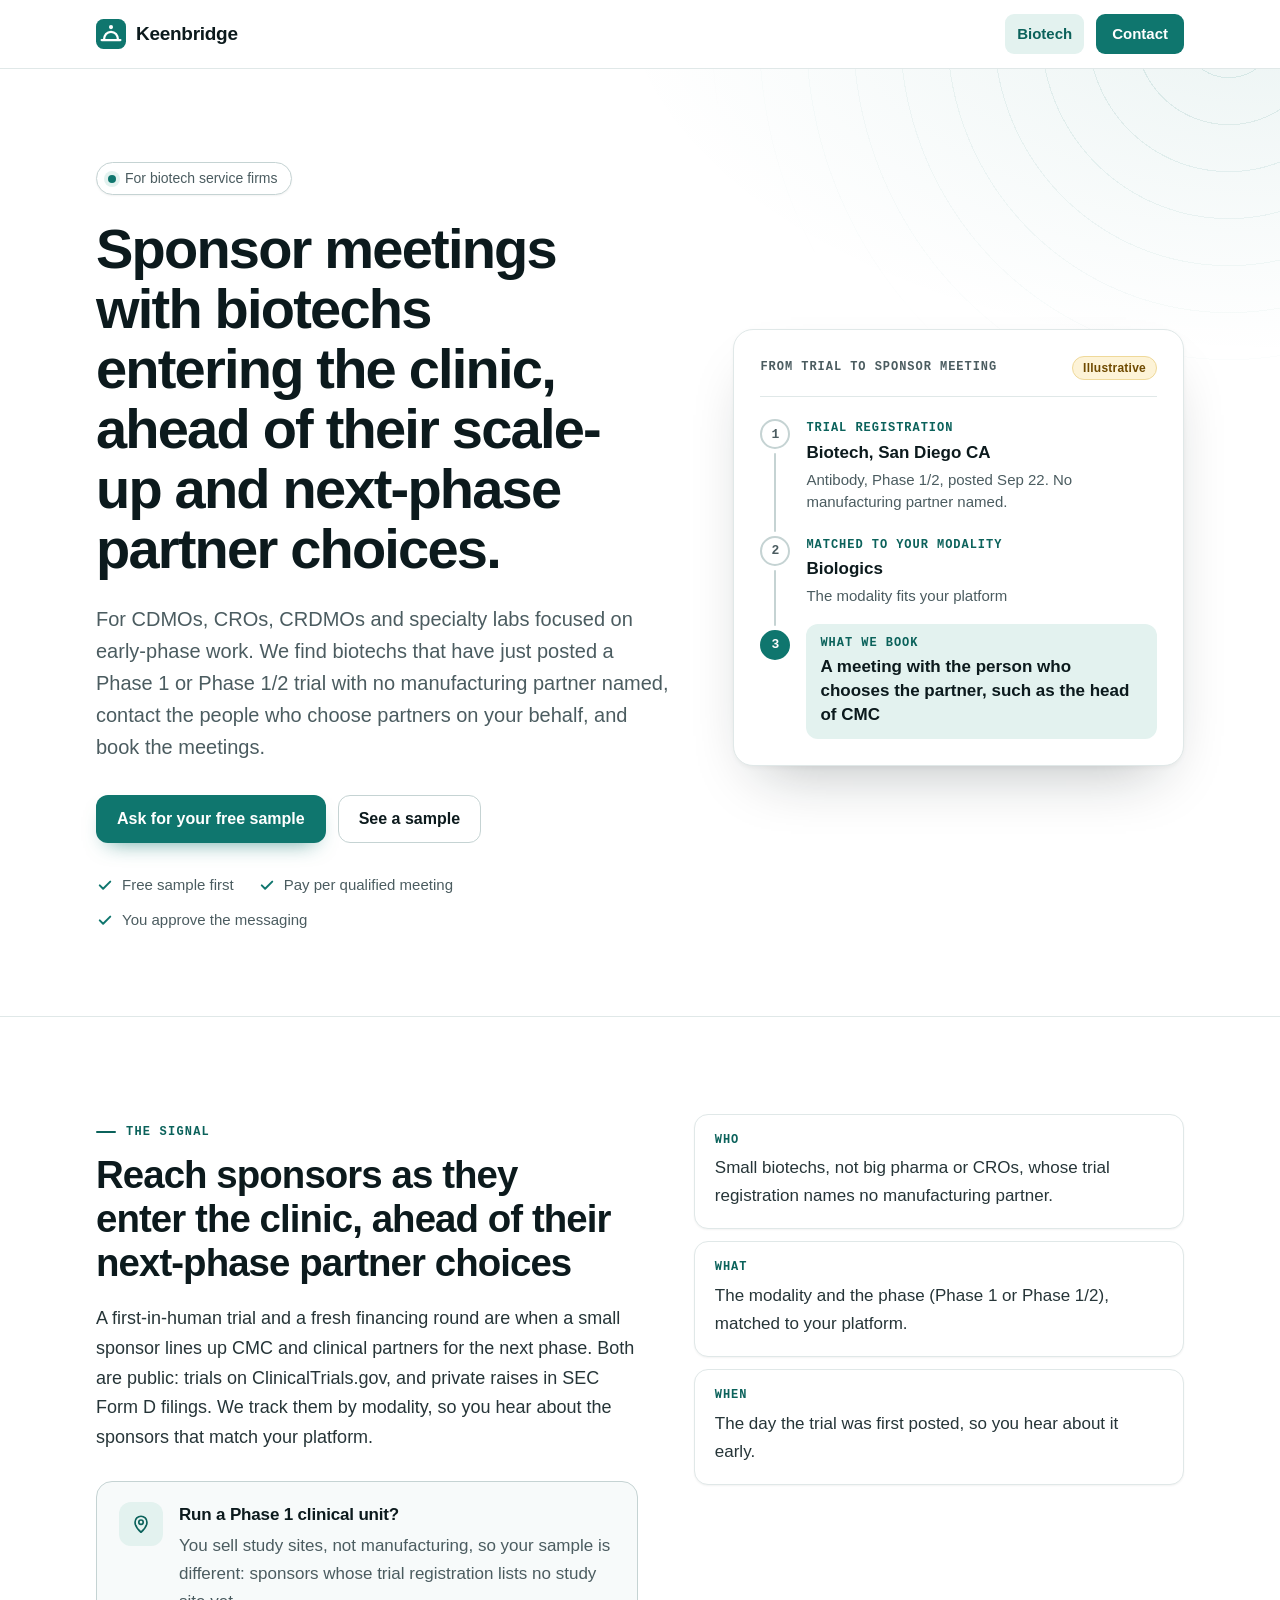
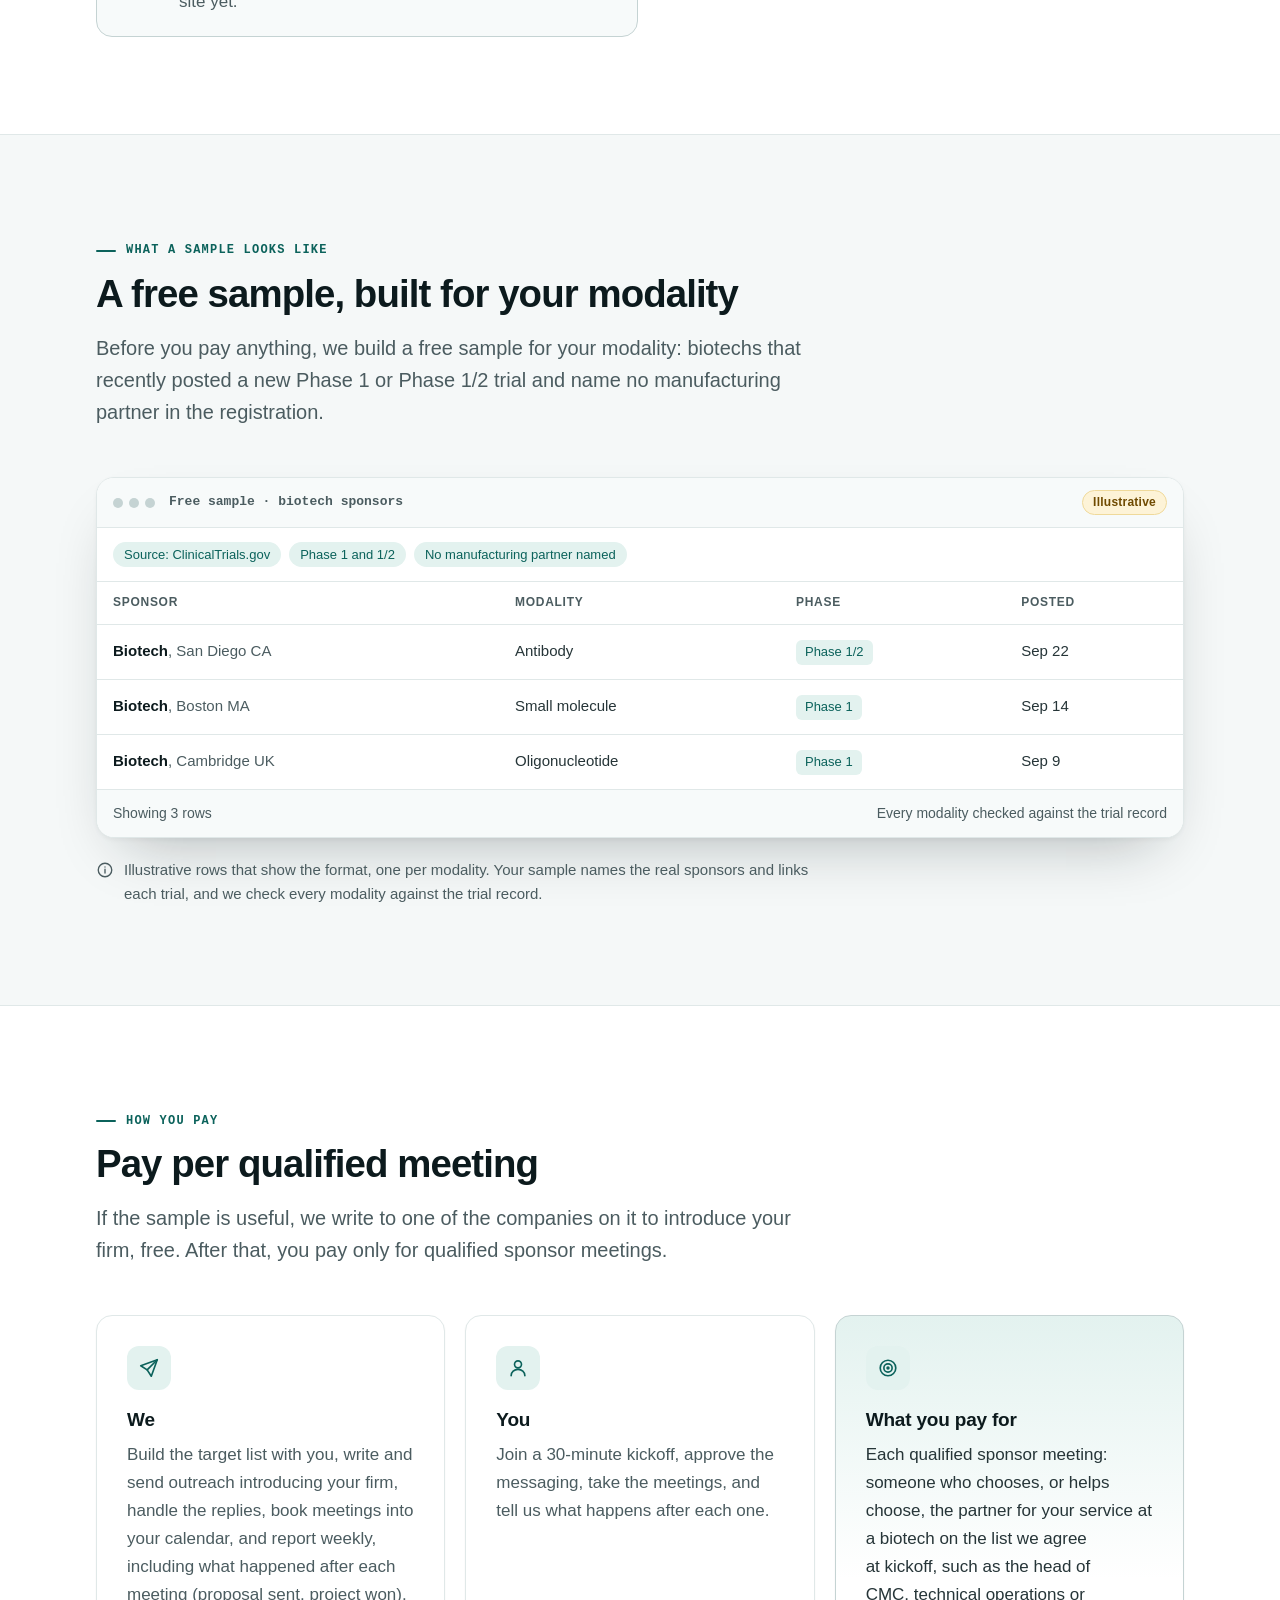
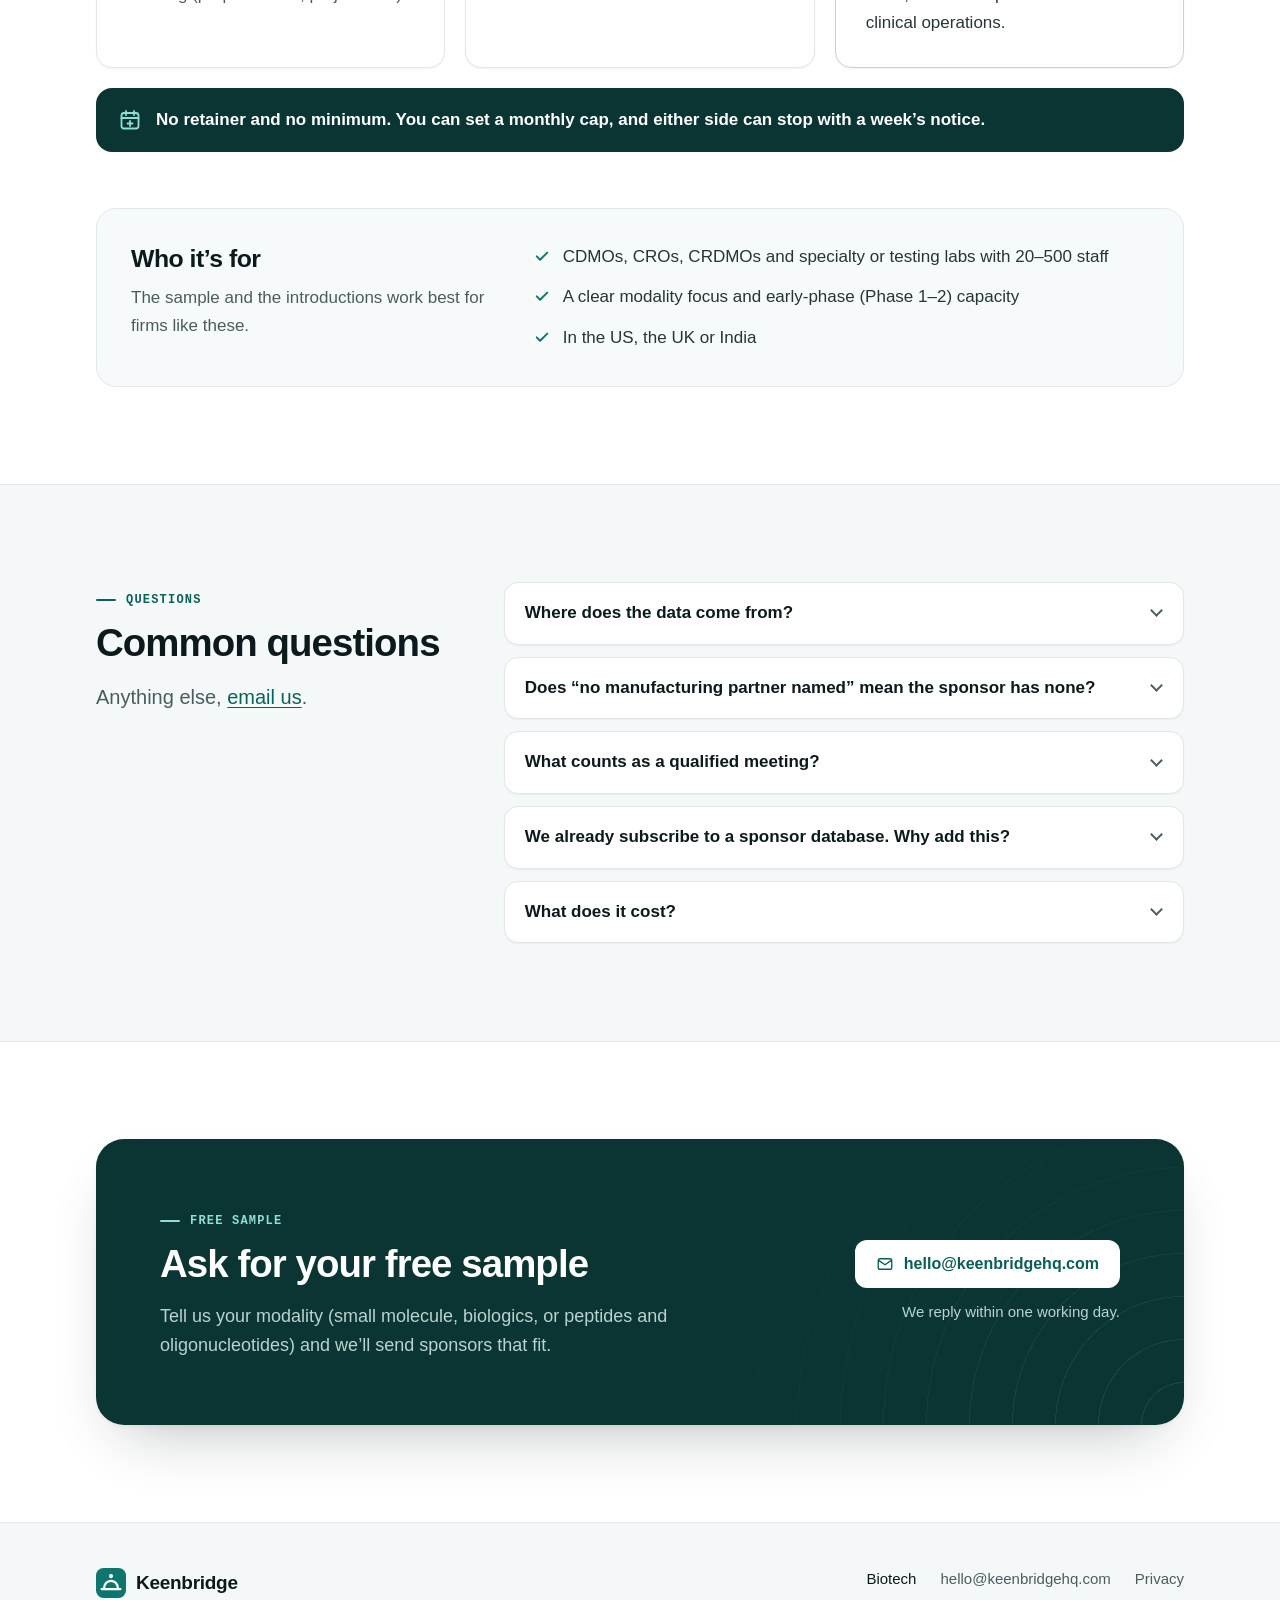
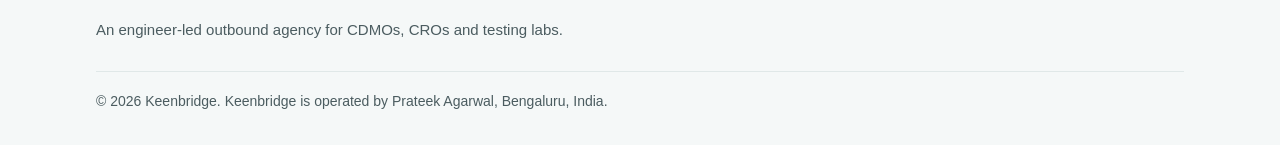
==== commit a2e525ee: "Startups page: the GTM test's final version (no one-person, India or case-study lines; no links to t" ====
--- a/biotech/index.html
+++ b/biotech/index.html
@@ -28,7 +28,6 @@
     </a>
     <nav class="site-nav" aria-label="Main">
       <a href="./" aria-current="page">Biotech</a>
-      <a href="../startups/">For startups</a>
       <a class="nav-cta" href="#contact">Contact</a>
     </nav>
   </div>
@@ -280,7 +279,6 @@
     </div>
     <nav class="footer-nav" aria-label="Footer">
       <a href="./" aria-current="page">Biotech</a>
-      <a href="../manufacturers/">Manufacturers</a>
       <a href="mailto:hello@keenbridgehq.com">hello@keenbridgehq.com</a>
       <a href="../privacy/">Privacy</a>
     </nav>
